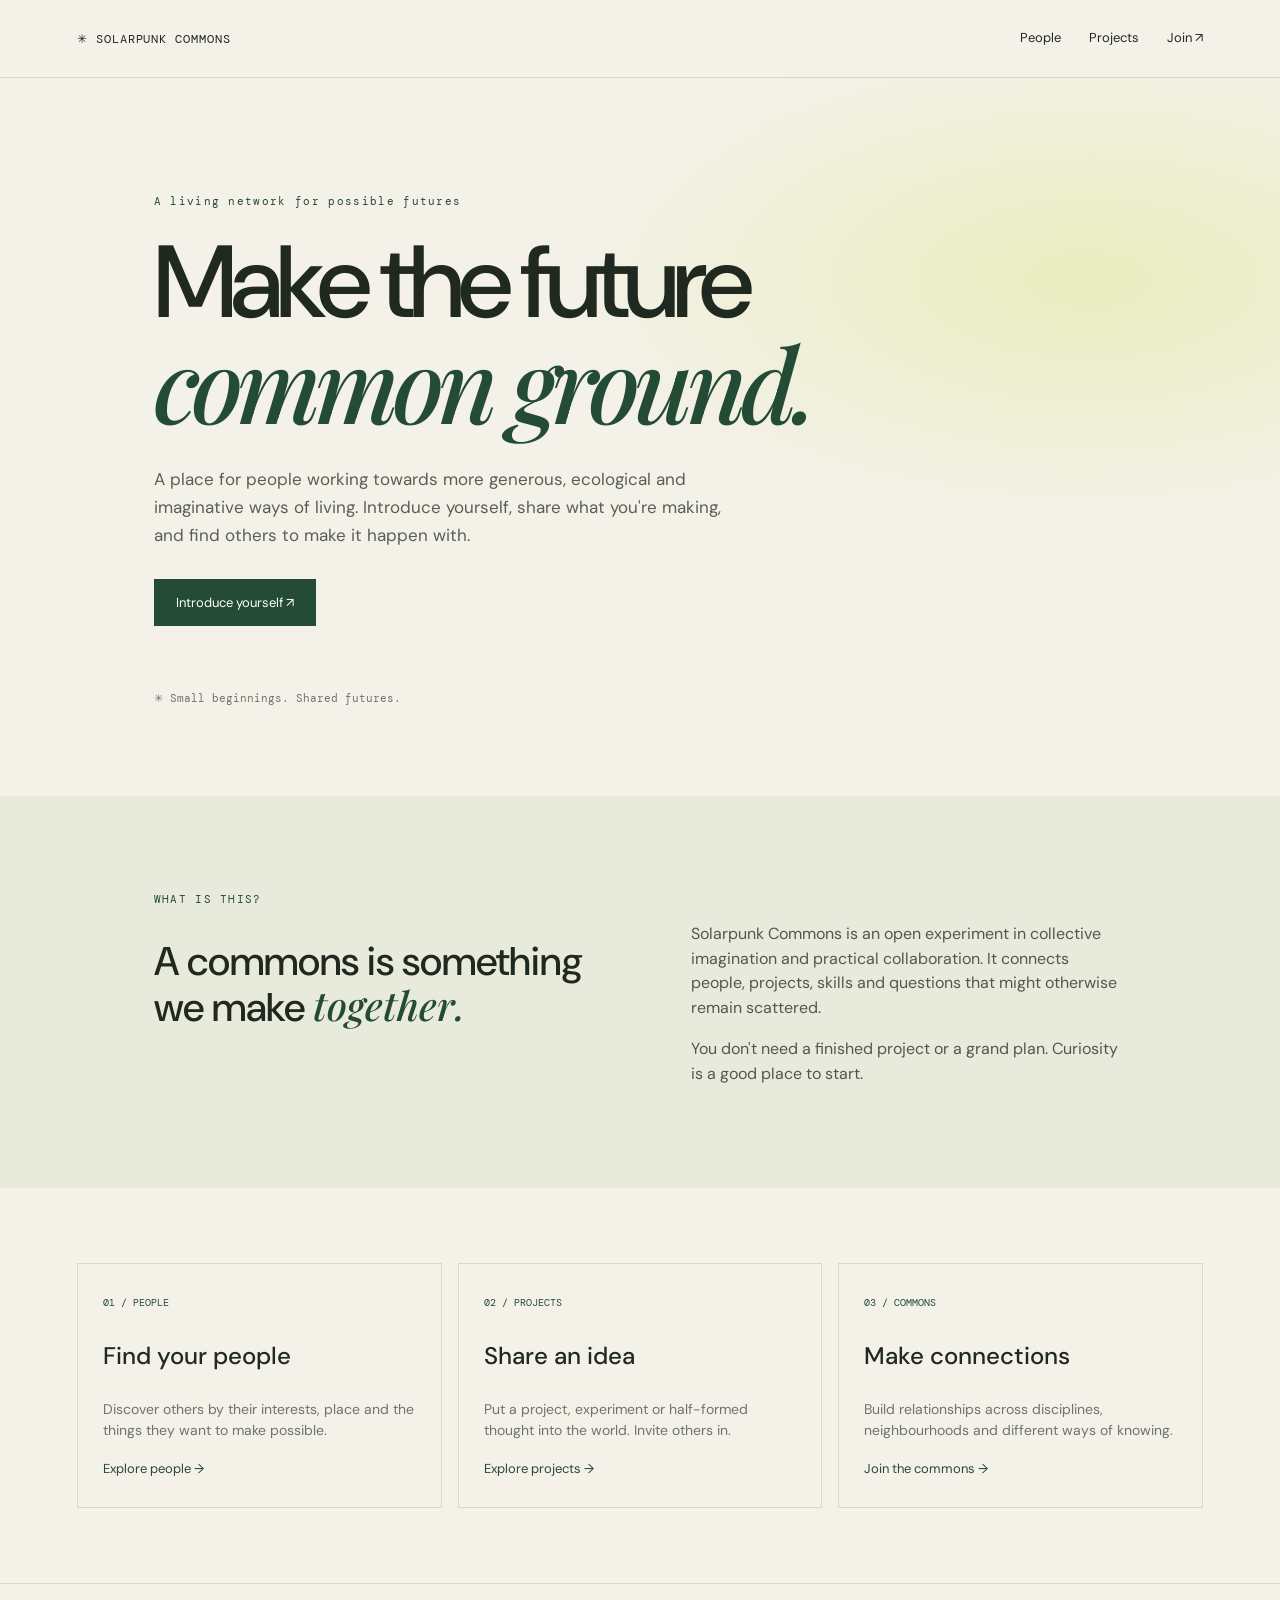
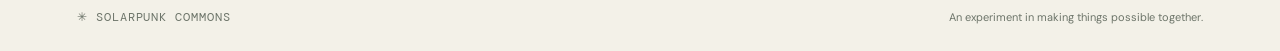
==== index.html @ 685c1749 "Add files via upload" ====
<!doctype html><html lang="en"><head><meta charset="utf-8"><meta name="viewport" content="width=device-width,initial-scale=1"><title>Solarpunk Commons</title><link rel="stylesheet" href="styles.css"></head><body><header><a class="brand" href="index.html">✳ SOLARPUNK COMMONS</a><nav><a href="people.html">People</a><a href="projects.html">Projects</a><a href="register.html">Join ↗</a></nav></header><main><section class="hero"><p class="eyebrow">A living network for possible futures</p><h1>Make the future<br><em>common ground.</em></h1><p class="lead">A place for people working towards more generous, ecological and imaginative ways of living. Introduce yourself, share what you're making, and find others to make it happen with.</p><a class="button" href="register.html">Introduce yourself ↗</a><p class="note">✳ Small beginnings. Shared futures.</p></section><section class="intro"><div><p class="eyebrow">WHAT IS THIS?</p><h2>A commons is something<br>we make <em>together.</em></h2></div><div><p>Solarpunk Commons is an open experiment in collective imagination and practical collaboration. It connects people, projects, skills and questions that might otherwise remain scattered.</p><p>You don't need a finished project or a grand plan. Curiosity is a good place to start.</p></div></section><section class="cards"><article><b>01 / PEOPLE</b><h3>Find your people</h3><p>Discover others by their interests, place and the things they want to make possible.</p><a href="people.html">Explore people →</a></article><article><b>02 / PROJECTS</b><h3>Share an idea</h3><p>Put a project, experiment or half-formed thought into the world. Invite others in.</p><a href="projects.html">Explore projects →</a></article><article><b>03 / COMMONS</b><h3>Make connections</h3><p>Build relationships across disciplines, neighbourhoods and different ways of knowing.</p><a href="register.html">Join the commons →</a></article></section></main><footer><a class="brand" href="index.html">✳ SOLARPUNK COMMONS</a><span>An experiment in making things possible together.</span></footer></body></html>
---- styles.css ----
@import url('https://fonts.googleapis.com/css2?family=DM+Mono:wght@400;500&family=DM+Sans:wght@400;500;600&family=Playfair+Display:ital,wght@0,500;1,500&display=swap');
:root{--ink:#20291f;--paper:#f3f1e8;--green:#244b35;--acid:#d5e76b;--muted:#6d756a;--line:#d8d9ca;--white:#fbfaf5}*{box-sizing:border-box}body{margin:0;background:var(--paper);color:var(--ink);font:16px/1.55 'DM Sans',sans-serif}a{color:inherit;text-decoration:none}header{height:78px;padding:0 6vw;display:flex;align-items:center;justify-content:space-between;border-bottom:1px solid var(--line)}.brand{font:12px 'DM Mono',monospace;letter-spacing:.08em}nav{display:flex;gap:28px;font-size:13px}nav a:hover,a:hover{text-decoration:underline;text-underline-offset:5px}.hero{min-height:570px;padding:105px 12vw 80px;background:radial-gradient(ellipse at 85% 28%,#d5e76b55,transparent 34%)}.eyebrow{font:11px 'DM Mono',monospace;letter-spacing:.12em;color:var(--green)}h1{font-size:clamp(55px,8vw,105px);line-height:.98;letter-spacing:-.06em;font-weight:500;margin:24px 0}h1 em,h2 em{font-family:'Playfair Display',serif;color:var(--green);font-weight:500}.lead{max-width:600px;font-size:17px;color:#586054;line-height:1.65;margin:25px 0 30px}.button{display:inline-block;background:var(--green);color:white;padding:15px 22px;border:0;font:13px 'DM Sans',sans-serif;cursor:pointer}.button:hover{background:#172f21;text-decoration:none}.note{font:11px 'DM Mono',monospace;color:var(--muted);margin-top:65px}.intro{padding:85px 12vw;background:#e8eadc;display:grid;grid-template-columns:1fr 1fr;gap:8vw}.intro h2{font-size:40px;line-height:1.1;font-weight:500}.intro>div+div{padding-top:25px;color:#50594f}.cards{padding:75px 6vw;display:grid;grid-template-columns:repeat(3,1fr);gap:16px}.cards article{border:1px solid var(--line);padding:25px;min-height:245px}.cards b{font:10px 'DM Mono',monospace;color:var(--green)}h3{font-size:24px;font-weight:500}.cards p{font-size:14px;color:var(--muted)}.cards article>a{font-size:13px;color:var(--green)}footer{border-top:1px solid var(--line);padding:25px 6vw;display:flex;justify-content:space-between;color:var(--muted);font-size:11px}.formpage,.directory{max-width:850px;margin:auto;padding:60px 25px 90px}.formpage h1,.directory h1{font-size:clamp(50px,7vw,78px)}form{background:var(--white);border:1px solid var(--line);padding:clamp(22px,5vw,45px);margin-top:35px}form>label:not(.check){display:block;font-size:13px;font-weight:600;margin:0 0 22px}input:not([type=checkbox]),textarea{display:block;width:100%;margin-top:8px;padding:13px;border:1px solid #cfd2c4;background:#fffefa;font:14px 'DM Sans',sans-serif;color:var(--ink)}textarea{resize:vertical}input:focus,textarea:focus{outline:2px solid var(--green)}small{display:block;color:var(--muted);font-size:11px;margin-top:6px}fieldset{border:0;padding:0;margin:0 0 23px}legend{font-size:13px;font-weight:600}.checks{display:grid;grid-template-columns:1fr 1fr;gap:10px;margin-top:12px}.check{font-size:12px;display:flex;gap:8px;align-items:flex-start}.check input{accent-color:var(--green)}.consent{margin:20px 0;line-height:1.5}form button{width:100%;margin:5px 0 15px}#form-message{font-size:13px}.error{color:#9b3428}.success{color:var(--green)}.search{display:flex;align-items:center;gap:20px;margin:35px 0}.search input{max-width:520px}.peoplegrid{display:grid;grid-template-columns:1fr 1fr;gap:14px}.person{background:var(--white);border:1px solid var(--line);padding:24px}.personhead{display:flex;gap:12px;align-items:center;margin-bottom:15px}.avatar{width:42px;height:42px;border-radius:50%;background:var(--acid);display:grid;place-items:center;color:var(--green);font:20px 'Playfair Display',serif}.person h2{font-size:19px;font-weight:500;margin:0}.person p{font-size:13px;color:#51594f}.tags{display:flex;flex-wrap:wrap;gap:6px}.tags span{font:10px 'DM Mono',monospace;border:1px solid var(--line);padding:4px 7px}.contribution{border-top:1px solid var(--line);padding-top:12px;margin-top:14px}.coming{margin-top:40px;padding:40px;background:#e8eadc;border:1px solid var(--line);max-width:650px}.coming h2{font-weight:500}@media(max-width:700px){header{padding:14px 5vw;height:auto;gap:12px}nav{gap:12px;font-size:11px}.hero{padding:75px 7vw}.intro{padding:60px 7vw;grid-template-columns:1fr;gap:10px}.cards,.peoplegrid{grid-template-columns:1fr}.cards{padding:50px 5vw}.formpage,.directory{padding:40px 6vw}.checks{grid-template-columns:1fr}footer{padding:20px 5vw;gap:12px;flex-direction:column}}
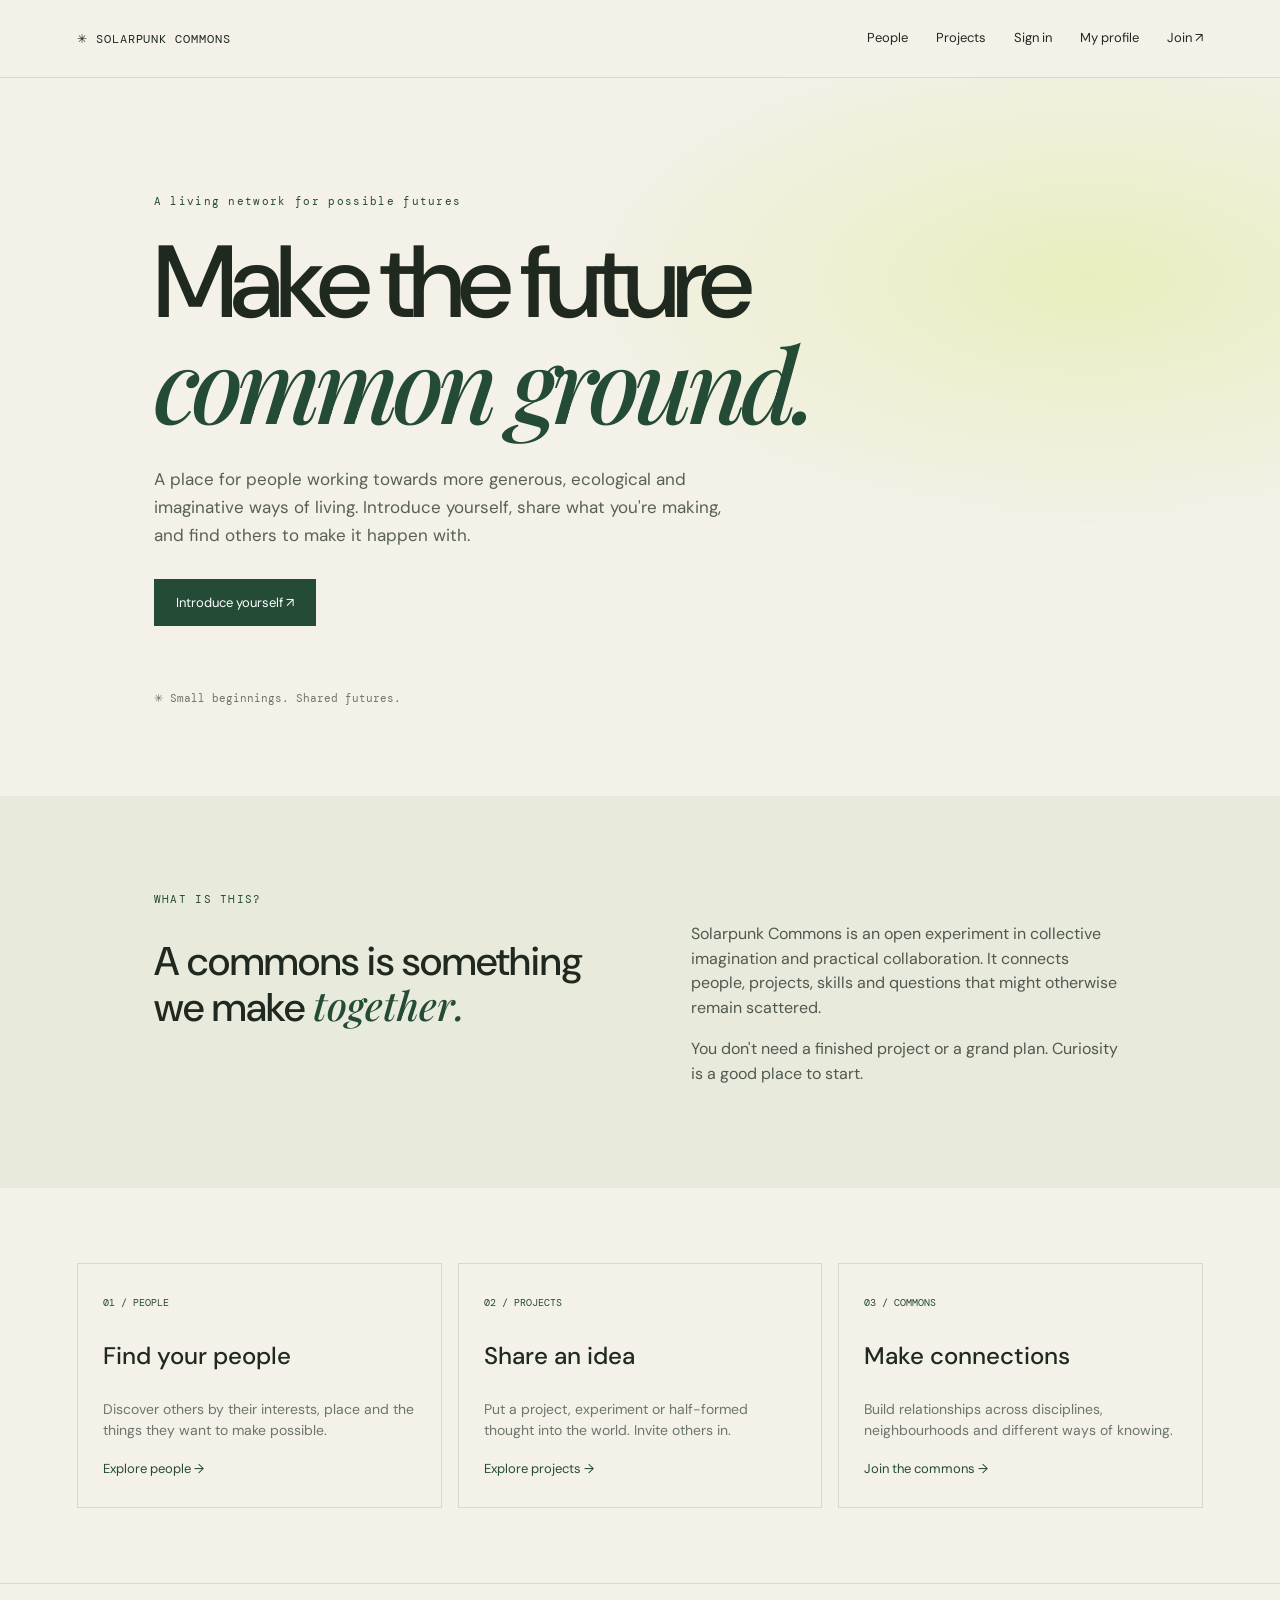
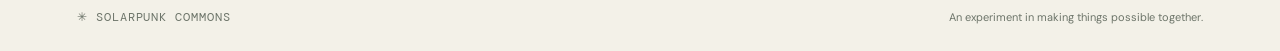
==== commit 99806baf: "Add files via upload" ====
--- a/index.html
+++ b/index.html
@@ -1 +1 @@
-<!doctype html><html lang="en"><head><meta charset="utf-8"><meta name="viewport" content="width=device-width,initial-scale=1"><title>Solarpunk Commons</title><link rel="stylesheet" href="styles.css"></head><body><header><a class="brand" href="index.html">✳ SOLARPUNK COMMONS</a><nav><a href="people.html">People</a><a href="projects.html">Projects</a><a href="register.html">Join ↗</a></nav></header><main><section class="hero"><p class="eyebrow">A living network for possible futures</p><h1>Make the future<br><em>common ground.</em></h1><p class="lead">A place for people working towards more generous, ecological and imaginative ways of living. Introduce yourself, share what you're making, and find others to make it happen with.</p><a class="button" href="register.html">Introduce yourself ↗</a><p class="note">✳ Small beginnings. Shared futures.</p></section><section class="intro"><div><p class="eyebrow">WHAT IS THIS?</p><h2>A commons is something<br>we make <em>together.</em></h2></div><div><p>Solarpunk Commons is an open experiment in collective imagination and practical collaboration. It connects people, projects, skills and questions that might otherwise remain scattered.</p><p>You don't need a finished project or a grand plan. Curiosity is a good place to start.</p></div></section><section class="cards"><article><b>01 / PEOPLE</b><h3>Find your people</h3><p>Discover others by their interests, place and the things they want to make possible.</p><a href="people.html">Explore people →</a></article><article><b>02 / PROJECTS</b><h3>Share an idea</h3><p>Put a project, experiment or half-formed thought into the world. Invite others in.</p><a href="projects.html">Explore projects →</a></article><article><b>03 / COMMONS</b><h3>Make connections</h3><p>Build relationships across disciplines, neighbourhoods and different ways of knowing.</p><a href="register.html">Join the commons →</a></article></section></main><footer><a class="brand" href="index.html">✳ SOLARPUNK COMMONS</a><span>An experiment in making things possible together.</span></footer></body></html>+<!doctype html><html lang="en"><head><meta charset="utf-8"><meta name="viewport" content="width=device-width,initial-scale=1"><title>Solarpunk Commons</title><link rel="stylesheet" href="styles.css"></head><body><header><a class="brand" href="index.html">✳ SOLARPUNK COMMONS</a><nav><a href="people.html">People</a><a href="projects.html">Projects</a><a href="login.html">Sign in</a><a href="profile.html">My profile</a><a href="register.html">Join ↗</a></nav></header><main><section class="hero"><p class="eyebrow">A living network for possible futures</p><h1>Make the future<br><em>common ground.</em></h1><p class="lead">A place for people working towards more generous, ecological and imaginative ways of living. Introduce yourself, share what you're making, and find others to make it happen with.</p><a class="button" href="register.html">Introduce yourself ↗</a><p class="note">✳ Small beginnings. Shared futures.</p></section><section class="intro"><div><p class="eyebrow">WHAT IS THIS?</p><h2>A commons is something<br>we make <em>together.</em></h2></div><div><p>Solarpunk Commons is an open experiment in collective imagination and practical collaboration. It connects people, projects, skills and questions that might otherwise remain scattered.</p><p>You don't need a finished project or a grand plan. Curiosity is a good place to start.</p></div></section><section class="cards"><article><b>01 / PEOPLE</b><h3>Find your people</h3><p>Discover others by their interests, place and the things they want to make possible.</p><a href="people.html">Explore people →</a></article><article><b>02 / PROJECTS</b><h3>Share an idea</h3><p>Put a project, experiment or half-formed thought into the world. Invite others in.</p><a href="projects.html">Explore projects →</a></article><article><b>03 / COMMONS</b><h3>Make connections</h3><p>Build relationships across disciplines, neighbourhoods and different ways of knowing.</p><a href="register.html">Join the commons →</a></article></section></main><footer><a class="brand" href="index.html">✳ SOLARPUNK COMMONS</a><span>An experiment in making things possible together.</span></footer></body></html>
--- a/styles.css
+++ b/styles.css
@@ -1,2 +1,3 @@
 @import url('https://fonts.googleapis.com/css2?family=DM+Mono:wght@400;500&family=DM+Sans:wght@400;500;600&family=Playfair+Display:ital,wght@0,500;1,500&display=swap');
 :root{--ink:#20291f;--paper:#f3f1e8;--green:#244b35;--acid:#d5e76b;--muted:#6d756a;--line:#d8d9ca;--white:#fbfaf5}*{box-sizing:border-box}body{margin:0;background:var(--paper);color:var(--ink);font:16px/1.55 'DM Sans',sans-serif}a{color:inherit;text-decoration:none}header{height:78px;padding:0 6vw;display:flex;align-items:center;justify-content:space-between;border-bottom:1px solid var(--line)}.brand{font:12px 'DM Mono',monospace;letter-spacing:.08em}nav{display:flex;gap:28px;font-size:13px}nav a:hover,a:hover{text-decoration:underline;text-underline-offset:5px}.hero{min-height:570px;padding:105px 12vw 80px;background:radial-gradient(ellipse at 85% 28%,#d5e76b55,transparent 34%)}.eyebrow{font:11px 'DM Mono',monospace;letter-spacing:.12em;color:var(--green)}h1{font-size:clamp(55px,8vw,105px);line-height:.98;letter-spacing:-.06em;font-weight:500;margin:24px 0}h1 em,h2 em{font-family:'Playfair Display',serif;color:var(--green);font-weight:500}.lead{max-width:600px;font-size:17px;color:#586054;line-height:1.65;margin:25px 0 30px}.button{display:inline-block;background:var(--green);color:white;padding:15px 22px;border:0;font:13px 'DM Sans',sans-serif;cursor:pointer}.button:hover{background:#172f21;text-decoration:none}.note{font:11px 'DM Mono',monospace;color:var(--muted);margin-top:65px}.intro{padding:85px 12vw;background:#e8eadc;display:grid;grid-template-columns:1fr 1fr;gap:8vw}.intro h2{font-size:40px;line-height:1.1;font-weight:500}.intro>div+div{padding-top:25px;color:#50594f}.cards{padding:75px 6vw;display:grid;grid-template-columns:repeat(3,1fr);gap:16px}.cards article{border:1px solid var(--line);padding:25px;min-height:245px}.cards b{font:10px 'DM Mono',monospace;color:var(--green)}h3{font-size:24px;font-weight:500}.cards p{font-size:14px;color:var(--muted)}.cards article>a{font-size:13px;color:var(--green)}footer{border-top:1px solid var(--line);padding:25px 6vw;display:flex;justify-content:space-between;color:var(--muted);font-size:11px}.formpage,.directory{max-width:850px;margin:auto;padding:60px 25px 90px}.formpage h1,.directory h1{font-size:clamp(50px,7vw,78px)}form{background:var(--white);border:1px solid var(--line);padding:clamp(22px,5vw,45px);margin-top:35px}form>label:not(.check){display:block;font-size:13px;font-weight:600;margin:0 0 22px}input:not([type=checkbox]),textarea{display:block;width:100%;margin-top:8px;padding:13px;border:1px solid #cfd2c4;background:#fffefa;font:14px 'DM Sans',sans-serif;color:var(--ink)}textarea{resize:vertical}input:focus,textarea:focus{outline:2px solid var(--green)}small{display:block;color:var(--muted);font-size:11px;margin-top:6px}fieldset{border:0;padding:0;margin:0 0 23px}legend{font-size:13px;font-weight:600}.checks{display:grid;grid-template-columns:1fr 1fr;gap:10px;margin-top:12px}.check{font-size:12px;display:flex;gap:8px;align-items:flex-start}.check input{accent-color:var(--green)}.consent{margin:20px 0;line-height:1.5}form button{width:100%;margin:5px 0 15px}#form-message{font-size:13px}.error{color:#9b3428}.success{color:var(--green)}.search{display:flex;align-items:center;gap:20px;margin:35px 0}.search input{max-width:520px}.peoplegrid{display:grid;grid-template-columns:1fr 1fr;gap:14px}.person{background:var(--white);border:1px solid var(--line);padding:24px}.personhead{display:flex;gap:12px;align-items:center;margin-bottom:15px}.avatar{width:42px;height:42px;border-radius:50%;background:var(--acid);display:grid;place-items:center;color:var(--green);font:20px 'Playfair Display',serif}.person h2{font-size:19px;font-weight:500;margin:0}.person p{font-size:13px;color:#51594f}.tags{display:flex;flex-wrap:wrap;gap:6px}.tags span{font:10px 'DM Mono',monospace;border:1px solid var(--line);padding:4px 7px}.contribution{border-top:1px solid var(--line);padding-top:12px;margin-top:14px}.coming{margin-top:40px;padding:40px;background:#e8eadc;border:1px solid var(--line);max-width:650px}.coming h2{font-weight:500}@media(max-width:700px){header{padding:14px 5vw;height:auto;gap:12px}nav{gap:12px;font-size:11px}.hero{padding:75px 7vw}.intro{padding:60px 7vw;grid-template-columns:1fr;gap:10px}.cards,.peoplegrid{grid-template-columns:1fr}.cards{padding:50px 5vw}.formpage,.directory{padding:40px 6vw}.checks{grid-template-columns:1fr}footer{padding:20px 5vw;gap:12px;flex-direction:column}}
+\n.nav-button{border:0;background:none;color:inherit;font:inherit;font-size:13px;cursor:pointer;padding:0}.nav-button:hover{text-decoration:underline;text-underline-offset:5px}\n
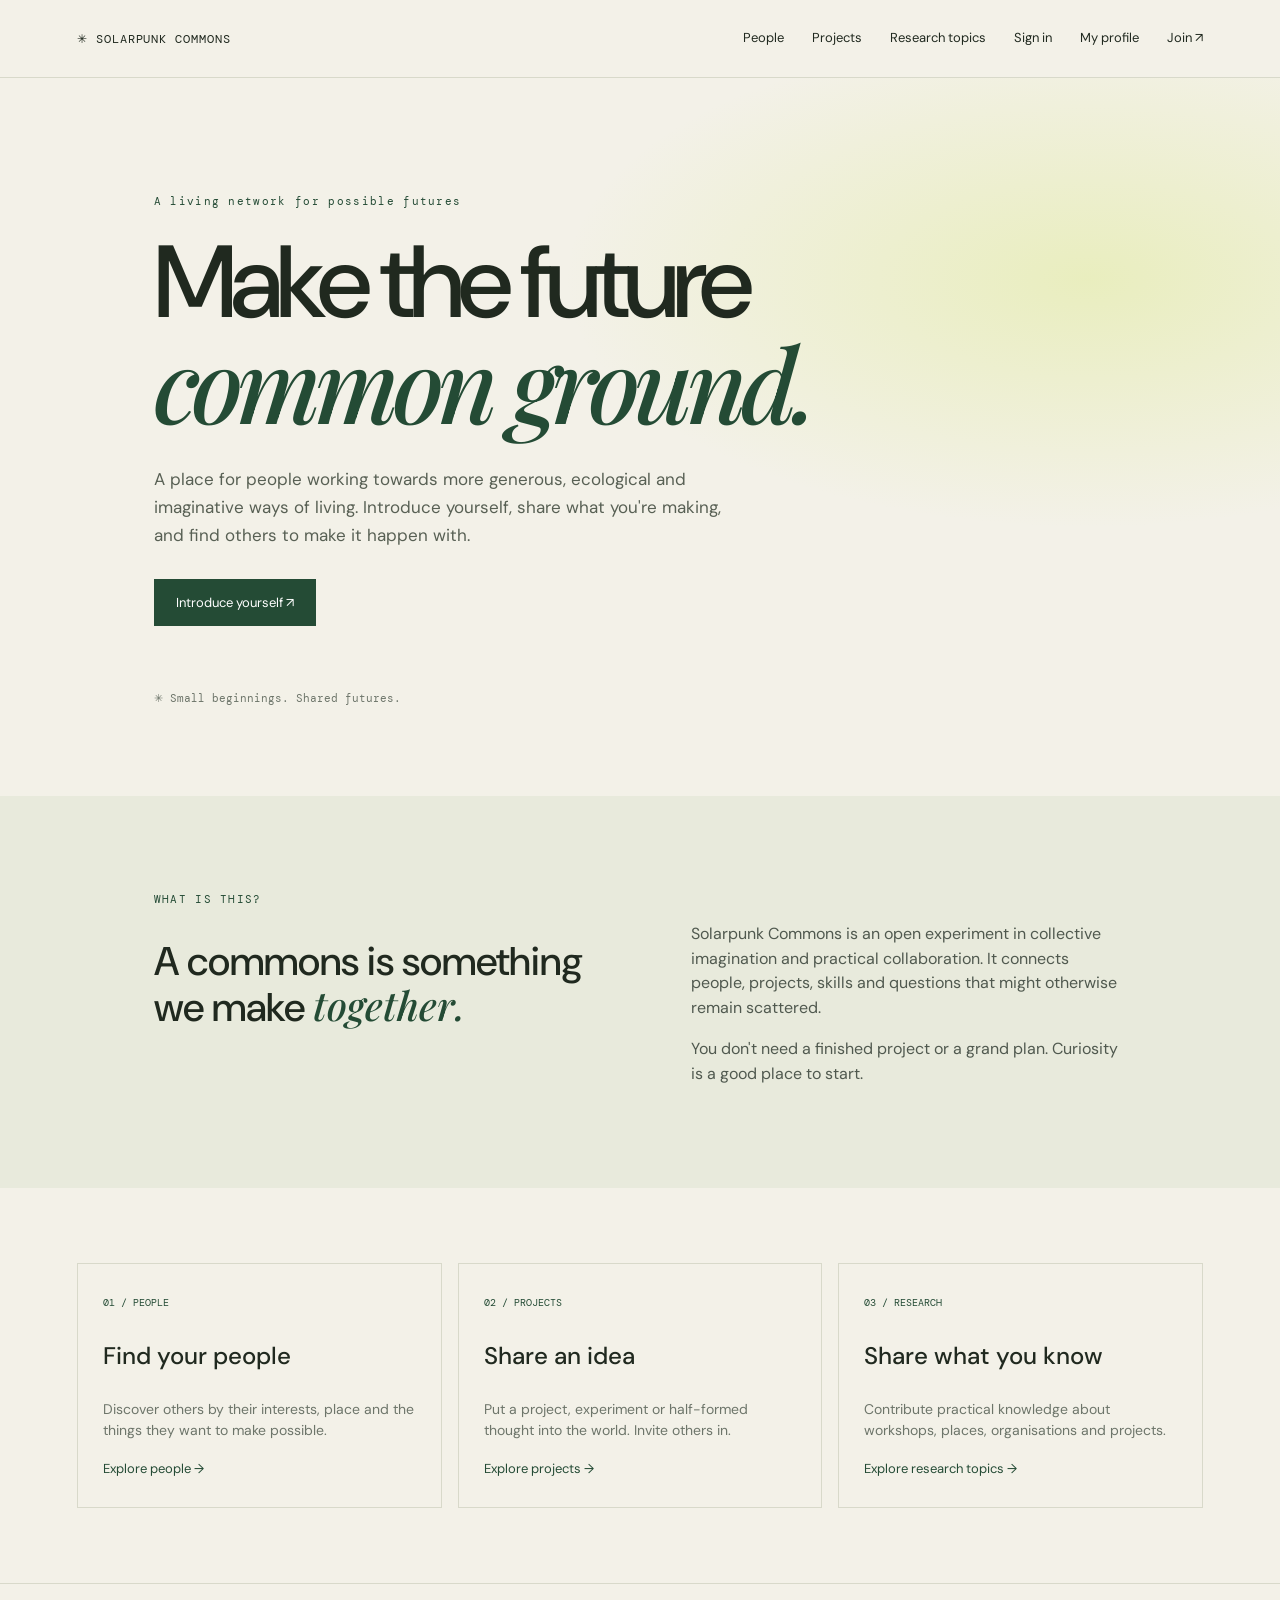
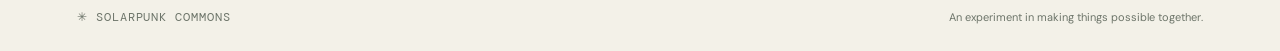
==== commit 8ada2e69: "Add files via upload" ====
--- a/index.html
+++ b/index.html
@@ -1 +1 @@
-<!doctype html><html lang="en"><head><meta charset="utf-8"><meta name="viewport" content="width=device-width,initial-scale=1"><title>Solarpunk Commons</title><link rel="stylesheet" href="styles.css"></head><body><header><a class="brand" href="index.html">✳ SOLARPUNK COMMONS</a><nav><a href="people.html">People</a><a href="projects.html">Projects</a><a href="login.html">Sign in</a><a href="profile.html">My profile</a><a href="register.html">Join ↗</a></nav></header><main><section class="hero"><p class="eyebrow">A living network for possible futures</p><h1>Make the future<br><em>common ground.</em></h1><p class="lead">A place for people working towards more generous, ecological and imaginative ways of living. Introduce yourself, share what you're making, and find others to make it happen with.</p><a class="button" href="register.html">Introduce yourself ↗</a><p class="note">✳ Small beginnings. Shared futures.</p></section><section class="intro"><div><p class="eyebrow">WHAT IS THIS?</p><h2>A commons is something<br>we make <em>together.</em></h2></div><div><p>Solarpunk Commons is an open experiment in collective imagination and practical collaboration. It connects people, projects, skills and questions that might otherwise remain scattered.</p><p>You don't need a finished project or a grand plan. Curiosity is a good place to start.</p></div></section><section class="cards"><article><b>01 / PEOPLE</b><h3>Find your people</h3><p>Discover others by their interests, place and the things they want to make possible.</p><a href="people.html">Explore people →</a></article><article><b>02 / PROJECTS</b><h3>Share an idea</h3><p>Put a project, experiment or half-formed thought into the world. Invite others in.</p><a href="projects.html">Explore projects →</a></article><article><b>03 / COMMONS</b><h3>Make connections</h3><p>Build relationships across disciplines, neighbourhoods and different ways of knowing.</p><a href="register.html">Join the commons →</a></article></section></main><footer><a class="brand" href="index.html">✳ SOLARPUNK COMMONS</a><span>An experiment in making things possible together.</span></footer></body></html>+<!doctype html><html lang="en"><head><meta charset="utf-8"><meta name="viewport" content="width=device-width,initial-scale=1"><title>Solarpunk Commons</title><link rel="stylesheet" href="styles.css"></head><body><header><a class="brand" href="index.html">✳ SOLARPUNK COMMONS</a><nav><a href="people.html">People</a><a href="projects.html">Projects</a><a href="research-topics.html">Research topics</a><a href="login.html">Sign in</a><a href="profile.html">My profile</a><a href="register.html">Join ↗</a></nav></header><main><section class="hero"><p class="eyebrow">A living network for possible futures</p><h1>Make the future<br><em>common ground.</em></h1><p class="lead">A place for people working towards more generous, ecological and imaginative ways of living. Introduce yourself, share what you're making, and find others to make it happen with.</p><a class="button" href="register.html">Introduce yourself ↗</a><p class="note">✳ Small beginnings. Shared futures.</p></section><section class="intro"><div><p class="eyebrow">WHAT IS THIS?</p><h2>A commons is something<br>we make <em>together.</em></h2></div><div><p>Solarpunk Commons is an open experiment in collective imagination and practical collaboration. It connects people, projects, skills and questions that might otherwise remain scattered.</p><p>You don't need a finished project or a grand plan. Curiosity is a good place to start.</p></div></section><section class="cards"><article><b>01 / PEOPLE</b><h3>Find your people</h3><p>Discover others by their interests, place and the things they want to make possible.</p><a href="people.html">Explore people →</a></article><article><b>02 / PROJECTS</b><h3>Share an idea</h3><p>Put a project, experiment or half-formed thought into the world. Invite others in.</p><a href="projects.html">Explore projects →</a></article><article><b>03 / RESEARCH</b><h3>Share what you know</h3><p>Contribute practical knowledge about workshops, places, organisations and projects.</p><a href="research-topics.html">Explore research topics →</a></article></section></main><footer><a class="brand" href="index.html">✳ SOLARPUNK COMMONS</a><span>An experiment in making things possible together.</span></footer></body></html>
--- a/styles.css
+++ b/styles.css
@@ -1,3 +1,11 @@
 @import url('https://fonts.googleapis.com/css2?family=DM+Mono:wght@400;500&family=DM+Sans:wght@400;500;600&family=Playfair+Display:ital,wght@0,500;1,500&display=swap');
 :root{--ink:#20291f;--paper:#f3f1e8;--green:#244b35;--acid:#d5e76b;--muted:#6d756a;--line:#d8d9ca;--white:#fbfaf5}*{box-sizing:border-box}body{margin:0;background:var(--paper);color:var(--ink);font:16px/1.55 'DM Sans',sans-serif}a{color:inherit;text-decoration:none}header{height:78px;padding:0 6vw;display:flex;align-items:center;justify-content:space-between;border-bottom:1px solid var(--line)}.brand{font:12px 'DM Mono',monospace;letter-spacing:.08em}nav{display:flex;gap:28px;font-size:13px}nav a:hover,a:hover{text-decoration:underline;text-underline-offset:5px}.hero{min-height:570px;padding:105px 12vw 80px;background:radial-gradient(ellipse at 85% 28%,#d5e76b55,transparent 34%)}.eyebrow{font:11px 'DM Mono',monospace;letter-spacing:.12em;color:var(--green)}h1{font-size:clamp(55px,8vw,105px);line-height:.98;letter-spacing:-.06em;font-weight:500;margin:24px 0}h1 em,h2 em{font-family:'Playfair Display',serif;color:var(--green);font-weight:500}.lead{max-width:600px;font-size:17px;color:#586054;line-height:1.65;margin:25px 0 30px}.button{display:inline-block;background:var(--green);color:white;padding:15px 22px;border:0;font:13px 'DM Sans',sans-serif;cursor:pointer}.button:hover{background:#172f21;text-decoration:none}.note{font:11px 'DM Mono',monospace;color:var(--muted);margin-top:65px}.intro{padding:85px 12vw;background:#e8eadc;display:grid;grid-template-columns:1fr 1fr;gap:8vw}.intro h2{font-size:40px;line-height:1.1;font-weight:500}.intro>div+div{padding-top:25px;color:#50594f}.cards{padding:75px 6vw;display:grid;grid-template-columns:repeat(3,1fr);gap:16px}.cards article{border:1px solid var(--line);padding:25px;min-height:245px}.cards b{font:10px 'DM Mono',monospace;color:var(--green)}h3{font-size:24px;font-weight:500}.cards p{font-size:14px;color:var(--muted)}.cards article>a{font-size:13px;color:var(--green)}footer{border-top:1px solid var(--line);padding:25px 6vw;display:flex;justify-content:space-between;color:var(--muted);font-size:11px}.formpage,.directory{max-width:850px;margin:auto;padding:60px 25px 90px}.formpage h1,.directory h1{font-size:clamp(50px,7vw,78px)}form{background:var(--white);border:1px solid var(--line);padding:clamp(22px,5vw,45px);margin-top:35px}form>label:not(.check){display:block;font-size:13px;font-weight:600;margin:0 0 22px}input:not([type=checkbox]),textarea{display:block;width:100%;margin-top:8px;padding:13px;border:1px solid #cfd2c4;background:#fffefa;font:14px 'DM Sans',sans-serif;color:var(--ink)}textarea{resize:vertical}input:focus,textarea:focus{outline:2px solid var(--green)}small{display:block;color:var(--muted);font-size:11px;margin-top:6px}fieldset{border:0;padding:0;margin:0 0 23px}legend{font-size:13px;font-weight:600}.checks{display:grid;grid-template-columns:1fr 1fr;gap:10px;margin-top:12px}.check{font-size:12px;display:flex;gap:8px;align-items:flex-start}.check input{accent-color:var(--green)}.consent{margin:20px 0;line-height:1.5}form button{width:100%;margin:5px 0 15px}#form-message{font-size:13px}.error{color:#9b3428}.success{color:var(--green)}.search{display:flex;align-items:center;gap:20px;margin:35px 0}.search input{max-width:520px}.peoplegrid{display:grid;grid-template-columns:1fr 1fr;gap:14px}.person{background:var(--white);border:1px solid var(--line);padding:24px}.personhead{display:flex;gap:12px;align-items:center;margin-bottom:15px}.avatar{width:42px;height:42px;border-radius:50%;background:var(--acid);display:grid;place-items:center;color:var(--green);font:20px 'Playfair Display',serif}.person h2{font-size:19px;font-weight:500;margin:0}.person p{font-size:13px;color:#51594f}.tags{display:flex;flex-wrap:wrap;gap:6px}.tags span{font:10px 'DM Mono',monospace;border:1px solid var(--line);padding:4px 7px}.contribution{border-top:1px solid var(--line);padding-top:12px;margin-top:14px}.coming{margin-top:40px;padding:40px;background:#e8eadc;border:1px solid var(--line);max-width:650px}.coming h2{font-weight:500}@media(max-width:700px){header{padding:14px 5vw;height:auto;gap:12px}nav{gap:12px;font-size:11px}.hero{padding:75px 7vw}.intro{padding:60px 7vw;grid-template-columns:1fr;gap:10px}.cards,.peoplegrid{grid-template-columns:1fr}.cards{padding:50px 5vw}.formpage,.directory{padding:40px 6vw}.checks{grid-template-columns:1fr}footer{padding:20px 5vw;gap:12px;flex-direction:column}}
-\n.nav-button{border:0;background:none;color:inherit;font:inherit;font-size:13px;cursor:pointer;padding:0}.nav-button:hover{text-decoration:underline;text-underline-offset:5px}\n+\n.nav-button{border:0;background:none;color:inherit;font:inherit;font-size:13px;cursor:pointer;padding:0}.nav-button:hover{text-decoration:underline;text-underline-offset:5px}\n
+/* Reassurance panels for the research identity flow */
+.notice{margin:18px 0 24px;padding:16px 18px;border:1px solid var(--line,#c9d1c5);border-left:4px solid var(--accent,#527a55);background:rgba(120,150,110,.09);border-radius:4px;line-height:1.55;font-size:.95rem}
+.notice strong{font-weight:700}
+
+/* Collective research topics */
+.research-page{max-width:1000px}.research-topic{margin:34px 0;padding:34px;background:var(--white);border:1px solid var(--line)}.topic-number{font:10px 'DM Mono',monospace;letter-spacing:.1em;color:var(--green)}.research-topic>h2{font-size:clamp(30px,4vw,44px);font-weight:500;letter-spacing:-.035em;margin:14px 0 8px}.research-question{font-family:'Playfair Display',serif;font-size:23px;line-height:1.35;font-weight:500;color:var(--green);max-width:760px}.topic-description{max-width:760px;color:var(--muted);font-size:14px}.research-answers{margin-top:30px;border-top:1px solid var(--line);padding-top:18px}.research-answers>h3,.research-form h3{font:11px 'DM Mono',monospace;letter-spacing:.08em;text-transform:uppercase}.research-answer{padding:17px 0;border-bottom:1px solid var(--line);font-size:14px}.answer-by{display:flex;gap:12px;align-items:baseline;flex-wrap:wrap}.answer-by strong{color:var(--green)}.answer-by span,.muted{font-size:12px;color:var(--muted)}.answer-status{display:inline-block;padding:4px 8px;background:#e8eadc;font:10px 'DM Mono',monospace;color:var(--green)}.research-form{margin-top:24px;padding:22px;background:#f3f1e8;border:1px solid var(--line)}.research-form label{display:block;font-size:13px;font-weight:600;margin:16px 0}.research-form textarea,.research-form select{display:block;width:100%;margin-top:8px;padding:13px;border:1px solid #cfd2c4;background:#fffefa;font:14px 'DM Sans',sans-serif;color:var(--ink)}.research-form button{width:auto;min-width:220px}.save-message{font-size:12px}.sign-in-prompt{font-size:13px;margin-top:25px}.sign-in-prompt a{color:var(--green);text-decoration:underline}
+@media(max-width:700px){.research-topic{padding:22px 17px}nav{flex-wrap:wrap;justify-content:flex-end}}
+.profile-research{border-top:1px solid var(--line);margin-top:16px;padding-top:13px}.profile-research>small{font:10px 'DM Mono',monospace;letter-spacing:.08em}.profile-answer{margin-top:12px}.profile-answer strong{display:block;font-size:13px;color:var(--green)}.profile-answer span{display:inline-block;margin-top:4px;font:10px 'DM Mono',monospace;color:var(--muted)}.profile-answer p{white-space:pre-wrap}
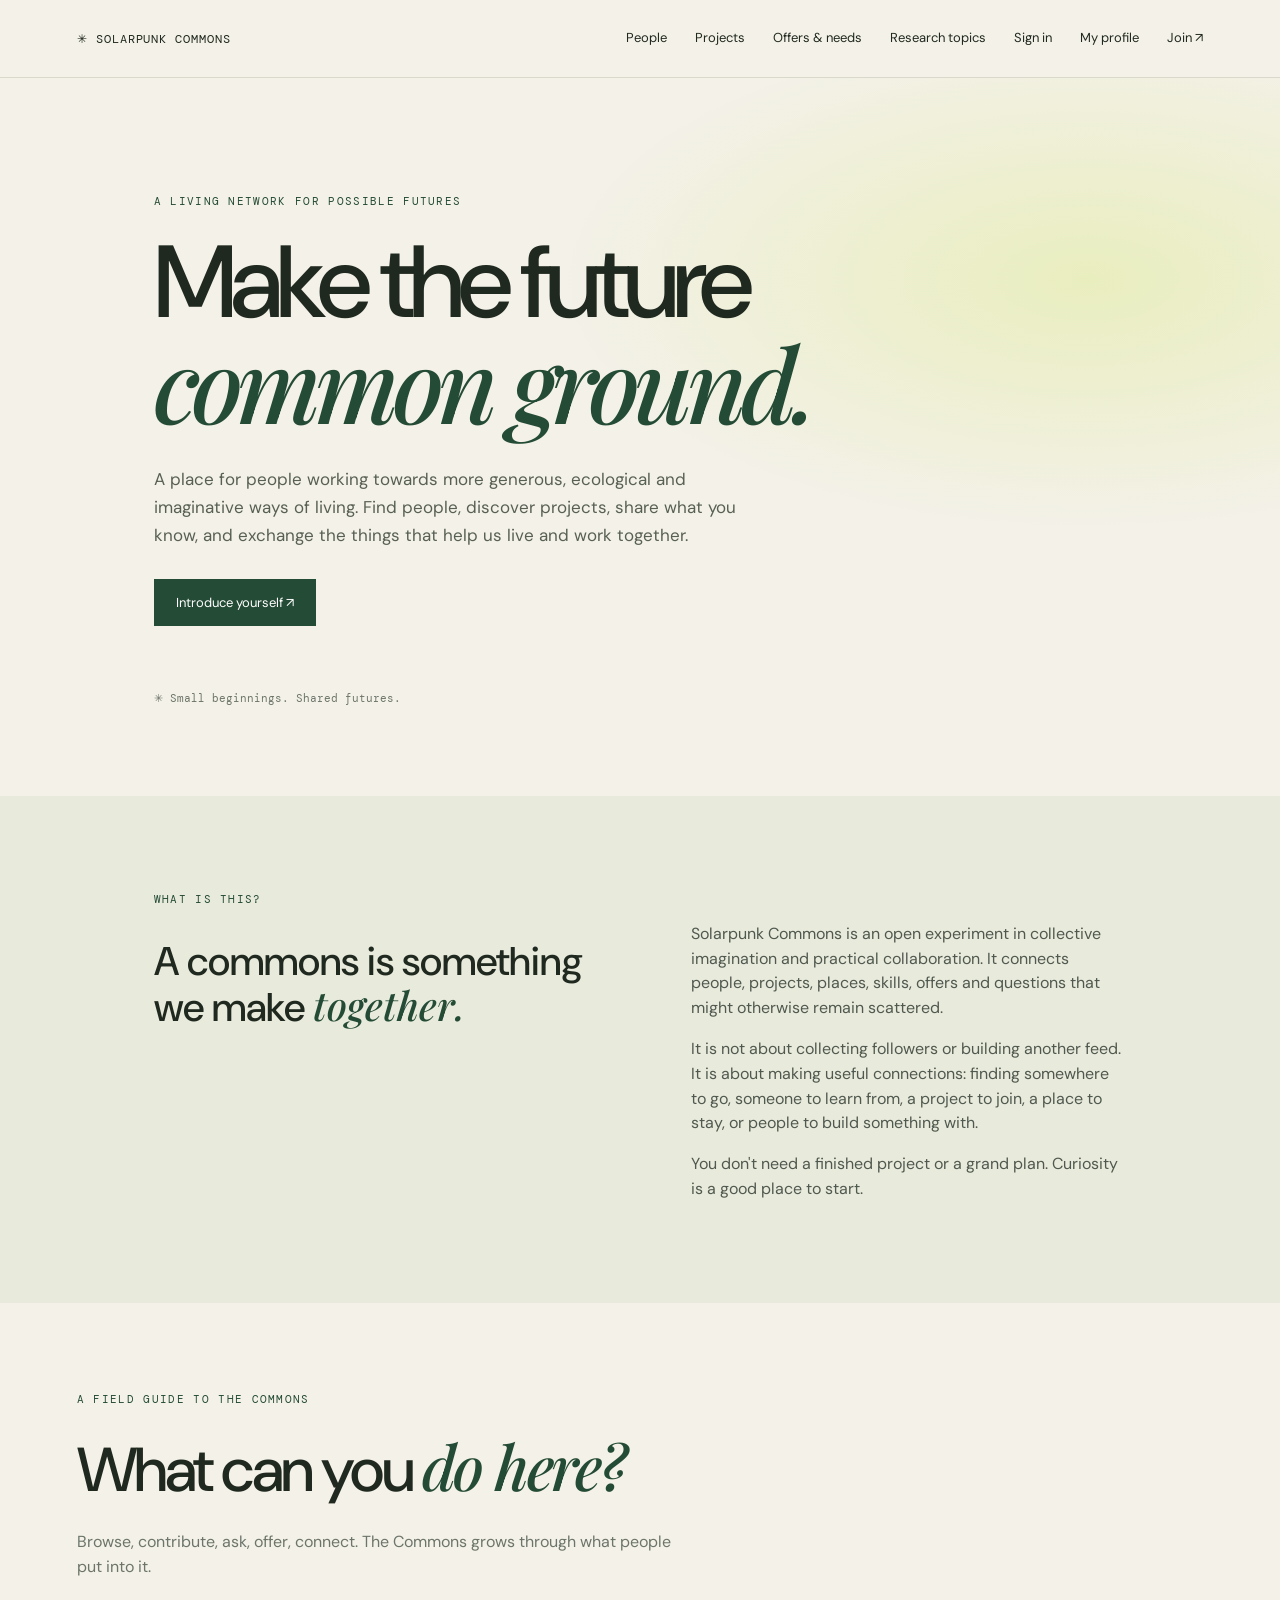
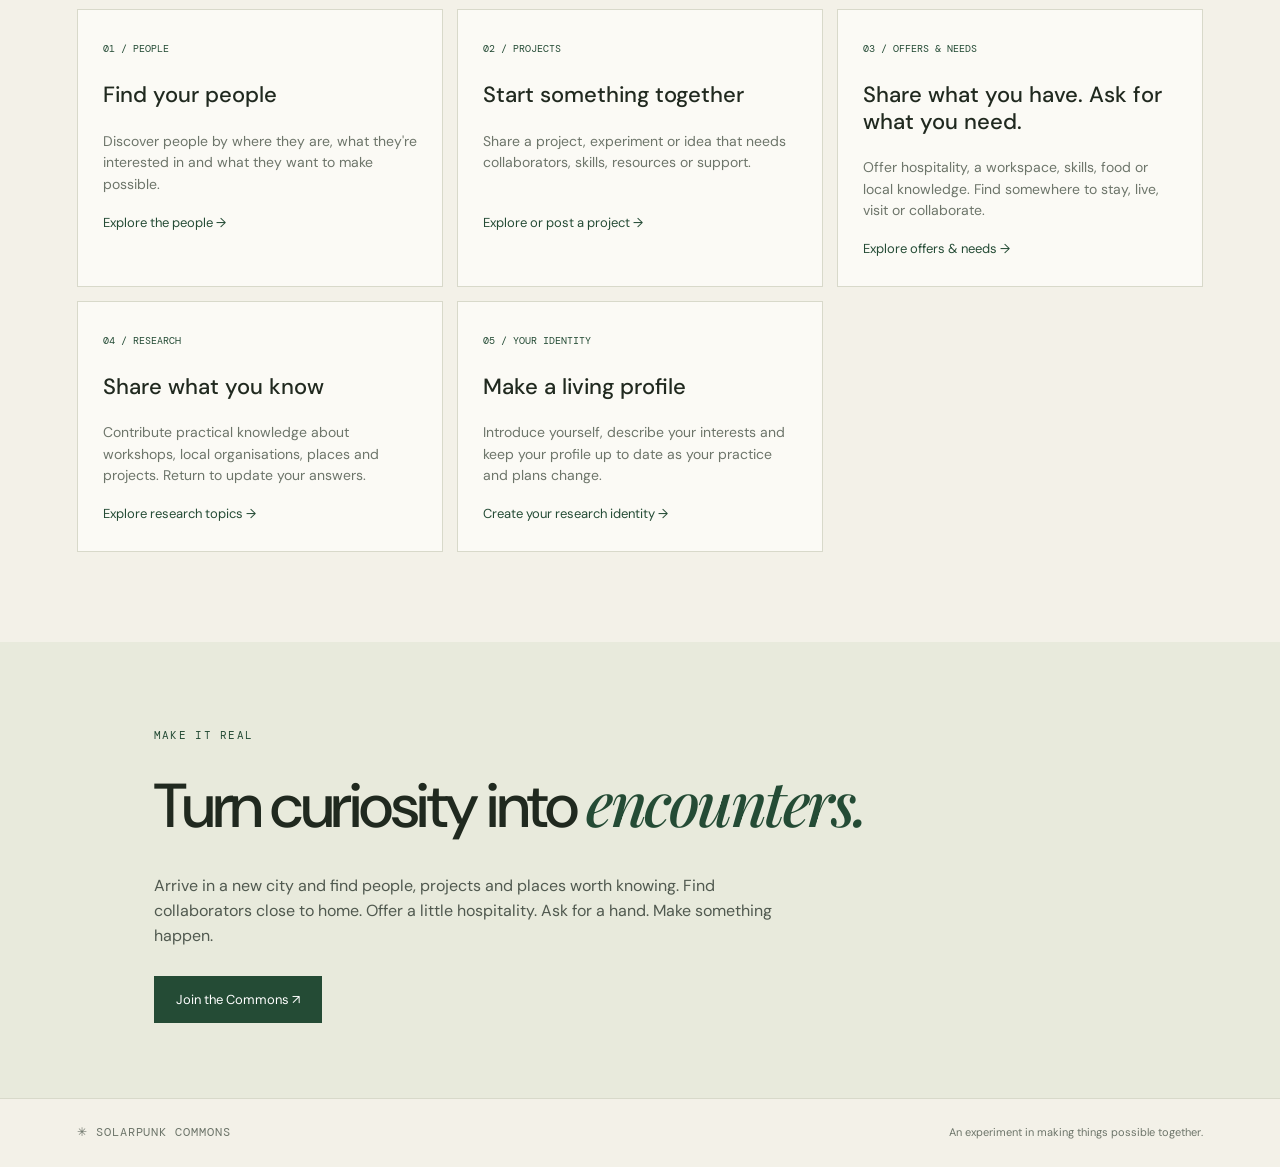
==== commit d59f3e25: "Add files via upload" ====
--- a/index.html
+++ b/index.html
@@ -1 +1,14 @@
-<!doctype html><html lang="en"><head><meta charset="utf-8"><meta name="viewport" content="width=device-width,initial-scale=1"><title>Solarpunk Commons</title><link rel="stylesheet" href="styles.css"></head><body><header><a class="brand" href="index.html">✳ SOLARPUNK COMMONS</a><nav><a href="people.html">People</a><a href="projects.html">Projects</a><a href="research-topics.html">Research topics</a><a href="login.html">Sign in</a><a href="profile.html">My profile</a><a href="register.html">Join ↗</a></nav></header><main><section class="hero"><p class="eyebrow">A living network for possible futures</p><h1>Make the future<br><em>common ground.</em></h1><p class="lead">A place for people working towards more generous, ecological and imaginative ways of living. Introduce yourself, share what you're making, and find others to make it happen with.</p><a class="button" href="register.html">Introduce yourself ↗</a><p class="note">✳ Small beginnings. Shared futures.</p></section><section class="intro"><div><p class="eyebrow">WHAT IS THIS?</p><h2>A commons is something<br>we make <em>together.</em></h2></div><div><p>Solarpunk Commons is an open experiment in collective imagination and practical collaboration. It connects people, projects, skills and questions that might otherwise remain scattered.</p><p>You don't need a finished project or a grand plan. Curiosity is a good place to start.</p></div></section><section class="cards"><article><b>01 / PEOPLE</b><h3>Find your people</h3><p>Discover others by their interests, place and the things they want to make possible.</p><a href="people.html">Explore people →</a></article><article><b>02 / PROJECTS</b><h3>Share an idea</h3><p>Put a project, experiment or half-formed thought into the world. Invite others in.</p><a href="projects.html">Explore projects →</a></article><article><b>03 / RESEARCH</b><h3>Share what you know</h3><p>Contribute practical knowledge about workshops, places, organisations and projects.</p><a href="research-topics.html">Explore research topics →</a></article></section></main><footer><a class="brand" href="index.html">✳ SOLARPUNK COMMONS</a><span>An experiment in making things possible together.</span></footer></body></html>+<!doctype html>
+<html lang="en"><head><meta charset="utf-8"><meta name="viewport" content="width=device-width,initial-scale=1"><title>Solarpunk Commons</title><link rel="stylesheet" href="styles.css"></head><body>
+<header><a class="brand" href="index.html">✳ SOLARPUNK COMMONS</a><nav><a href="people.html">People</a><a href="projects.html">Projects</a><a href="offers-needs.html">Offers & needs</a><a href="research-topics.html">Research topics</a><a href="login.html">Sign in</a><a href="profile.html">My profile</a><a href="register.html">Join ↗</a></nav></header>
+<main><section class="hero"><p class="eyebrow">A LIVING NETWORK FOR POSSIBLE FUTURES</p><h1>Make the future<br><em>common ground.</em></h1><p class="lead">A place for people working towards more generous, ecological and imaginative ways of living. Find people, discover projects, share what you know, and exchange the things that help us live and work together.</p><a class="button" href="register.html">Introduce yourself ↗</a><p class="note">✳ Small beginnings. Shared futures.</p></section>
+<section class="intro"><div><p class="eyebrow">WHAT IS THIS?</p><h2>A commons is something<br>we make <em>together.</em></h2></div><div><p>Solarpunk Commons is an open experiment in collective imagination and practical collaboration. It connects people, projects, places, skills, offers and questions that might otherwise remain scattered.</p><p>It is not about collecting followers or building another feed. It is about making useful connections: finding somewhere to go, someone to learn from, a project to join, a place to stay, or people to build something with.</p><p>You don't need a finished project or a grand plan. Curiosity is a good place to start.</p></div></section>
+<section class="what-you-can-do"><p class="eyebrow">A FIELD GUIDE TO THE COMMONS</p><h2>What can you <em>do here?</em></h2><p class="section-lead">Browse, contribute, ask, offer, connect. The Commons grows through what people put into it.</p><div class="action-grid">
+<article><b>01 / PEOPLE</b><h3>Find your people</h3><p>Discover people by where they are, what they're interested in and what they want to make possible.</p><a href="people.html">Explore the people →</a></article>
+<article><b>02 / PROJECTS</b><h3>Start something together</h3><p>Share a project, experiment or idea that needs collaborators, skills, resources or support.</p><a href="projects.html">Explore or post a project →</a></article>
+<article><b>03 / OFFERS & NEEDS</b><h3>Share what you have. Ask for what you need.</h3><p>Offer hospitality, a workspace, skills, food or local knowledge. Find somewhere to stay, live, visit or collaborate.</p><a href="offers-needs.html">Explore offers & needs →</a></article>
+<article><b>04 / RESEARCH</b><h3>Share what you know</h3><p>Contribute practical knowledge about workshops, local organisations, places and projects. Return to update your answers.</p><a href="research-topics.html">Explore research topics →</a></article>
+<article><b>05 / YOUR IDENTITY</b><h3>Make a living profile</h3><p>Introduce yourself, describe your interests and keep your profile up to date as your practice and plans change.</p><a href="register.html">Create your research identity →</a></article>
+</div></section>
+<section class="closing-call"><p class="eyebrow">MAKE IT REAL</p><h2>Turn curiosity into <em>encounters.</em></h2><p>Arrive in a new city and find people, projects and places worth knowing. Find collaborators close to home. Offer a little hospitality. Ask for a hand. Make something happen.</p><a class="button" href="register.html">Join the Commons ↗</a></section></main>
+<footer><a class="brand" href="index.html">✳ SOLARPUNK COMMONS</a><span>An experiment in making things possible together.</span></footer></body></html>
--- a/styles.css
+++ b/styles.css
@@ -9,3 +9,13 @@
 .research-page{max-width:1000px}.research-topic{margin:34px 0;padding:34px;background:var(--white);border:1px solid var(--line)}.topic-number{font:10px 'DM Mono',monospace;letter-spacing:.1em;color:var(--green)}.research-topic>h2{font-size:clamp(30px,4vw,44px);font-weight:500;letter-spacing:-.035em;margin:14px 0 8px}.research-question{font-family:'Playfair Display',serif;font-size:23px;line-height:1.35;font-weight:500;color:var(--green);max-width:760px}.topic-description{max-width:760px;color:var(--muted);font-size:14px}.research-answers{margin-top:30px;border-top:1px solid var(--line);padding-top:18px}.research-answers>h3,.research-form h3{font:11px 'DM Mono',monospace;letter-spacing:.08em;text-transform:uppercase}.research-answer{padding:17px 0;border-bottom:1px solid var(--line);font-size:14px}.answer-by{display:flex;gap:12px;align-items:baseline;flex-wrap:wrap}.answer-by strong{color:var(--green)}.answer-by span,.muted{font-size:12px;color:var(--muted)}.answer-status{display:inline-block;padding:4px 8px;background:#e8eadc;font:10px 'DM Mono',monospace;color:var(--green)}.research-form{margin-top:24px;padding:22px;background:#f3f1e8;border:1px solid var(--line)}.research-form label{display:block;font-size:13px;font-weight:600;margin:16px 0}.research-form textarea,.research-form select{display:block;width:100%;margin-top:8px;padding:13px;border:1px solid #cfd2c4;background:#fffefa;font:14px 'DM Sans',sans-serif;color:var(--ink)}.research-form button{width:auto;min-width:220px}.save-message{font-size:12px}.sign-in-prompt{font-size:13px;margin-top:25px}.sign-in-prompt a{color:var(--green);text-decoration:underline}
 @media(max-width:700px){.research-topic{padding:22px 17px}nav{flex-wrap:wrap;justify-content:flex-end}}
 .profile-research{border-top:1px solid var(--line);margin-top:16px;padding-top:13px}.profile-research>small{font:10px 'DM Mono',monospace;letter-spacing:.08em}.profile-answer{margin-top:12px}.profile-answer strong{display:block;font-size:13px;color:var(--green)}.profile-answer span{display:inline-block;margin-top:4px;font:10px 'DM Mono',monospace;color:var(--muted)}.profile-answer p{white-space:pre-wrap}
+
+/* Projects directory */
+.projects-page{max-width:1100px}.projects-toolbar{display:flex;align-items:center;justify-content:space-between;gap:20px;margin:36px 0 22px}.project-editor{background:#e8eadc;border:1px solid var(--line);padding:clamp(20px,4vw,38px);margin:25px 0 40px;scroll-margin-top:20px}.editor-heading{display:flex;justify-content:space-between;align-items:center;gap:20px}.editor-heading h2,.empty-projects h2{font-size:34px;font-weight:500;margin:6px 0}.text-button,.project-owner-tools button{border:0;background:none;color:var(--green);font:12px 'DM Mono',monospace;cursor:pointer;text-decoration:underline}.project-editor form{margin-top:20px}.projects-grid{display:grid;grid-template-columns:repeat(2,minmax(0,1fr));gap:16px}.project-card{background:var(--white);border:1px solid var(--line);padding:27px;display:flex;flex-direction:column;min-width:0}.project-card-top{display:flex;justify-content:space-between;gap:10px;align-items:center}.project-label{font:10px 'DM Mono',monospace;letter-spacing:.1em;color:var(--green)}.project-owner-tools{display:flex;gap:12px}.project-card h2{font-size:29px;line-height:1.1;letter-spacing:-.03em;font-weight:500;margin:20px 0 5px}.project-location{font:11px 'DM Mono',monospace;color:var(--muted);margin:0 0 18px}.project-details{font-size:14px;white-space:pre-wrap;line-height:1.65}.project-participate{border-top:1px solid var(--line);margin-top:22px;padding-top:15px}.project-participate h3{font:10px 'DM Mono',monospace;letter-spacing:.08em;color:var(--green);margin:0 0 7px}.project-participate p{font-size:13px;white-space:pre-wrap;margin:0}.project-byline{font-size:11px;color:var(--muted);margin:22px 0 0;padding-top:12px;border-top:1px solid var(--line)}.project-byline strong{color:var(--green)}.empty-projects{grid-column:1/-1;background:#e8eadc;padding:38px;border:1px solid var(--line)}.empty-projects p:not(.eyebrow){max-width:580px;color:#50594f}.project-footnote{font-size:11px;color:var(--muted);margin-top:28px}@media(max-width:700px){.projects-grid{grid-template-columns:1fr}.projects-toolbar{align-items:flex-start;flex-direction:column}.project-card{padding:22px}}
+
+/* Homepage action map */
+.what-you-can-do{padding:78px 6vw 90px}.what-you-can-do>h2,.closing-call h2{font-size:clamp(38px,5vw,62px);font-weight:500;letter-spacing:-.04em;margin:12px 0}.section-lead{color:var(--muted);max-width:600px;margin:0 0 30px}.action-grid{display:grid;grid-template-columns:repeat(3,minmax(0,1fr));gap:14px}.action-grid article{background:var(--white);border:1px solid var(--line);padding:25px;min-height:230px}.action-grid b{font:10px 'DM Mono',monospace;color:var(--green)}.action-grid h3{font-size:22px;line-height:1.2}.action-grid p{font-size:14px;color:var(--muted);min-height:65px}.action-grid a{font-size:13px;color:var(--green)}.closing-call{padding:75px 12vw;background:#e8eadc}.closing-call>p:not(.eyebrow){max-width:620px;color:#50594f;margin:20px 0 28px}
+/* Offers and needs */
+.offers-page{max-width:1100px}.offer-intro{display:grid;grid-template-columns:1fr 1fr;gap:14px;margin:35px 0}.offer-intro>div{padding:20px 24px;background:#e8eadc;border:1px solid var(--line)}.offer-intro strong,.offer-card h3{font:10px 'DM Mono',monospace;letter-spacing:.1em;color:var(--green)}.offer-intro p{margin:6px 0 0;font-size:14px}.offers-grid{display:grid;grid-template-columns:repeat(2,minmax(0,1fr));gap:15px}.offer-card{background:var(--white);border:1px solid var(--line);padding:25px;min-width:0}.offer-person{display:flex;justify-content:space-between;gap:12px;align-items:baseline;padding-bottom:14px;border-bottom:1px solid var(--line)}.offer-person strong{color:var(--green)}.offer-person span{font:10px 'DM Mono',monospace;color:var(--muted);text-align:right}.offer-card section{margin-top:17px}.offer-card h3{margin:0 0 9px}.offer-tags{display:flex;flex-wrap:wrap;gap:6px}.offer-tags span{font:10px 'DM Mono',monospace;padding:5px 8px;background:#e8eadc;color:var(--green)}.offer-card section p{font-size:13px;white-space:pre-wrap;line-height:1.6;color:#50594f}.offers-page select{display:block;width:100%;margin-top:8px;padding:13px;border:1px solid #cfd2c4;background:#fffefa;font:14px 'DM Sans',sans-serif;color:var(--ink)}
+@media(max-width:800px){.action-grid{grid-template-columns:1fr 1fr}}
+@media(max-width:700px){.action-grid,.offers-grid,.offer-intro{grid-template-columns:1fr}.what-you-can-do{padding:55px 5vw}.closing-call{padding:55px 7vw}.offer-card{padding:20px}}
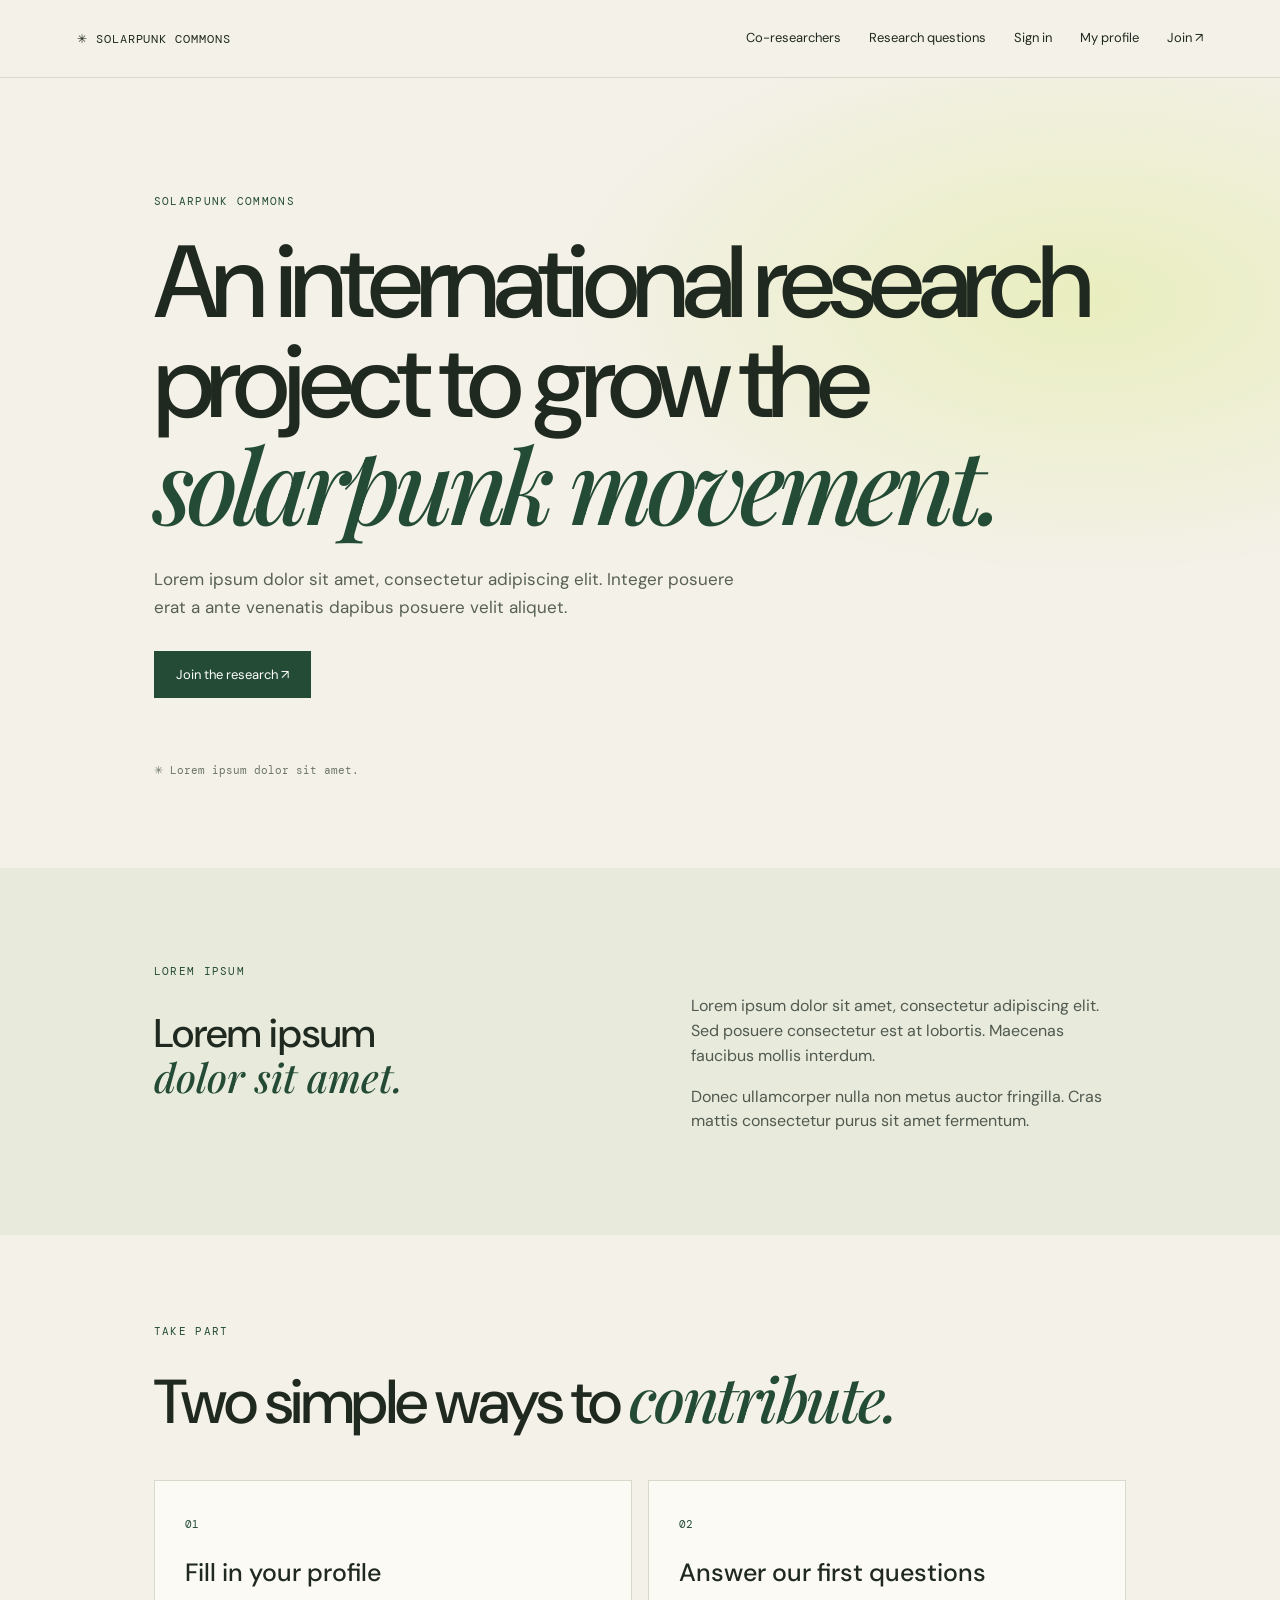
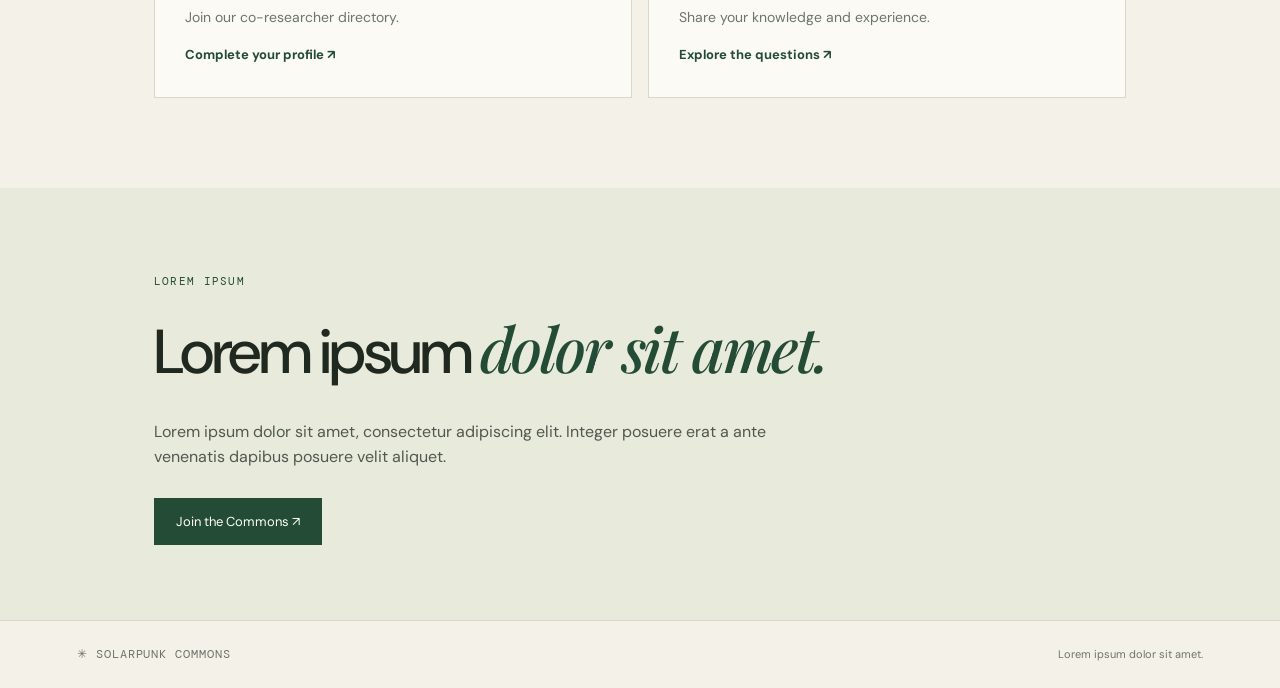
==== commit 130fd872: "Add files via upload" ====
--- a/index.html
+++ b/index.html
@@ -1,14 +1,8 @@
 <!doctype html>
 <html lang="en"><head><meta charset="utf-8"><meta name="viewport" content="width=device-width,initial-scale=1"><title>Solarpunk Commons</title><link rel="stylesheet" href="styles.css"></head><body>
-<header><a class="brand" href="index.html">✳ SOLARPUNK COMMONS</a><nav><a href="people.html">People</a><a href="projects.html">Projects</a><a href="offers-needs.html">Offers & needs</a><a href="research-topics.html">Research topics</a><a href="login.html">Sign in</a><a href="profile.html">My profile</a><a href="register.html">Join ↗</a></nav></header>
-<main><section class="hero"><p class="eyebrow">A LIVING NETWORK FOR POSSIBLE FUTURES</p><h1>Make the future<br><em>common ground.</em></h1><p class="lead">A place for people working towards more generous, ecological and imaginative ways of living. Find people, discover projects, share what you know, and exchange the things that help us live and work together.</p><a class="button" href="register.html">Introduce yourself ↗</a><p class="note">✳ Small beginnings. Shared futures.</p></section>
-<section class="intro"><div><p class="eyebrow">WHAT IS THIS?</p><h2>A commons is something<br>we make <em>together.</em></h2></div><div><p>Solarpunk Commons is an open experiment in collective imagination and practical collaboration. It connects people, projects, places, skills, offers and questions that might otherwise remain scattered.</p><p>It is not about collecting followers or building another feed. It is about making useful connections: finding somewhere to go, someone to learn from, a project to join, a place to stay, or people to build something with.</p><p>You don't need a finished project or a grand plan. Curiosity is a good place to start.</p></div></section>
-<section class="what-you-can-do"><p class="eyebrow">A FIELD GUIDE TO THE COMMONS</p><h2>What can you <em>do here?</em></h2><p class="section-lead">Browse, contribute, ask, offer, connect. The Commons grows through what people put into it.</p><div class="action-grid">
-<article><b>01 / PEOPLE</b><h3>Find your people</h3><p>Discover people by where they are, what they're interested in and what they want to make possible.</p><a href="people.html">Explore the people →</a></article>
-<article><b>02 / PROJECTS</b><h3>Start something together</h3><p>Share a project, experiment or idea that needs collaborators, skills, resources or support.</p><a href="projects.html">Explore or post a project →</a></article>
-<article><b>03 / OFFERS & NEEDS</b><h3>Share what you have. Ask for what you need.</h3><p>Offer hospitality, a workspace, skills, food or local knowledge. Find somewhere to stay, live, visit or collaborate.</p><a href="offers-needs.html">Explore offers & needs →</a></article>
-<article><b>04 / RESEARCH</b><h3>Share what you know</h3><p>Contribute practical knowledge about workshops, local organisations, places and projects. Return to update your answers.</p><a href="research-topics.html">Explore research topics →</a></article>
-<article><b>05 / YOUR IDENTITY</b><h3>Make a living profile</h3><p>Introduce yourself, describe your interests and keep your profile up to date as your practice and plans change.</p><a href="register.html">Create your research identity →</a></article>
-</div></section>
-<section class="closing-call"><p class="eyebrow">MAKE IT REAL</p><h2>Turn curiosity into <em>encounters.</em></h2><p>Arrive in a new city and find people, projects and places worth knowing. Find collaborators close to home. Offer a little hospitality. Ask for a hand. Make something happen.</p><a class="button" href="register.html">Join the Commons ↗</a></section></main>
-<footer><a class="brand" href="index.html">✳ SOLARPUNK COMMONS</a><span>An experiment in making things possible together.</span></footer></body></html>+<header><a class="brand" href="index.html">✳ SOLARPUNK COMMONS</a><nav><a href="people.html">Co-researchers</a><a href="research-topics.html">Research questions</a><a href="login.html">Sign in</a><a href="profile.html">My profile</a><a href="register.html">Join ↗</a></nav></header>
+<main><section class="hero"><p class="eyebrow">SOLARPUNK COMMONS</p><h1>An international research project to grow the <em>solarpunk movement.</em></h1><p class="lead">Lorem ipsum dolor sit amet, consectetur adipiscing elit. Integer posuere erat a ante venenatis dapibus posuere velit aliquet.</p><a class="button" href="register.html">Join the research ↗</a><p class="note">✳ Lorem ipsum dolor sit amet.</p></section>
+<section class="intro"><div><p class="eyebrow">LOREM IPSUM</p><h2>Lorem ipsum<br><em>dolor sit amet.</em></h2></div><div><p>Lorem ipsum dolor sit amet, consectetur adipiscing elit. Sed posuere consectetur est at lobortis. Maecenas faucibus mollis interdum.</p><p>Donec ullamcorper nulla non metus auctor fringilla. Cras mattis consectetur purus sit amet fermentum.</p></div></section>
+<section class="participate"><p class="eyebrow">TAKE PART</p><h2>Two simple ways to <em>contribute.</em></h2><div class="participate-grid"><a href="register.html"><span>01</span><h3>Fill in your profile</h3><p>Join our co-researcher directory.</p><b>Complete your profile ↗</b></a><a href="research-topics.html"><span>02</span><h3>Answer our first questions</h3><p>Share your knowledge and experience.</p><b>Explore the questions ↗</b></a></div></section>
+<section class="closing-call"><p class="eyebrow">LOREM IPSUM</p><h2>Lorem ipsum <em>dolor sit amet.</em></h2><p>Lorem ipsum dolor sit amet, consectetur adipiscing elit. Integer posuere erat a ante venenatis dapibus posuere velit aliquet.</p><a class="button" href="register.html">Join the Commons ↗</a></section></main>
+<footer><a class="brand" href="index.html">✳ SOLARPUNK COMMONS</a><span>Lorem ipsum dolor sit amet.</span></footer></body></html>
--- a/styles.css
+++ b/styles.css
@@ -19,3 +19,8 @@
 .offers-page{max-width:1100px}.offer-intro{display:grid;grid-template-columns:1fr 1fr;gap:14px;margin:35px 0}.offer-intro>div{padding:20px 24px;background:#e8eadc;border:1px solid var(--line)}.offer-intro strong,.offer-card h3{font:10px 'DM Mono',monospace;letter-spacing:.1em;color:var(--green)}.offer-intro p{margin:6px 0 0;font-size:14px}.offers-grid{display:grid;grid-template-columns:repeat(2,minmax(0,1fr));gap:15px}.offer-card{background:var(--white);border:1px solid var(--line);padding:25px;min-width:0}.offer-person{display:flex;justify-content:space-between;gap:12px;align-items:baseline;padding-bottom:14px;border-bottom:1px solid var(--line)}.offer-person strong{color:var(--green)}.offer-person span{font:10px 'DM Mono',monospace;color:var(--muted);text-align:right}.offer-card section{margin-top:17px}.offer-card h3{margin:0 0 9px}.offer-tags{display:flex;flex-wrap:wrap;gap:6px}.offer-tags span{font:10px 'DM Mono',monospace;padding:5px 8px;background:#e8eadc;color:var(--green)}.offer-card section p{font-size:13px;white-space:pre-wrap;line-height:1.6;color:#50594f}.offers-page select{display:block;width:100%;margin-top:8px;padding:13px;border:1px solid #cfd2c4;background:#fffefa;font:14px 'DM Sans',sans-serif;color:var(--ink)}
 @media(max-width:800px){.action-grid{grid-template-columns:1fr 1fr}}
 @media(max-width:700px){.action-grid,.offers-grid,.offer-intro{grid-template-columns:1fr}.what-you-can-do{padding:55px 5vw}.closing-call{padding:55px 7vw}.offer-card{padding:20px}}
+
+/* Simplified co-researcher journey */
+.participate{padding:78px 12vw 90px}.participate>h2{font-size:clamp(38px,5vw,62px);font-weight:500;letter-spacing:-.04em;margin:12px 0 30px}.participate-grid{display:grid;grid-template-columns:1fr 1fr;gap:16px}.participate-grid>a{display:block;padding:30px;background:var(--white);border:1px solid var(--line);transition:transform .2s,border-color .2s}.participate-grid>a:hover{border-color:var(--green);transform:translateY(-3px);text-decoration:none}.participate-grid span{font:11px 'DM Mono',monospace;color:var(--green)}.participate-grid h3{font-size:25px;margin:18px 0 6px}.participate-grid p{font-size:14px;color:var(--muted)}.participate-grid b{font-size:13px;color:var(--green)}
+.profile-detail{border-top:1px solid var(--line);margin-top:14px;padding-top:11px}.profile-detail summary{cursor:pointer;list-style:none;font:11px 'DM Mono',monospace;color:var(--green);display:flex;justify-content:space-between;gap:10px}.profile-detail summary::-webkit-details-marker{display:none}.profile-detail summary:after{content:'＋';font-size:15px}.profile-detail[open] summary:after{content:'−'}.profile-detail .profile-research{margin-top:10px}.location-status{font-size:11px;color:var(--green)}
+@media(max-width:700px){.participate{padding:55px 7vw}.participate-grid{grid-template-columns:1fr}}
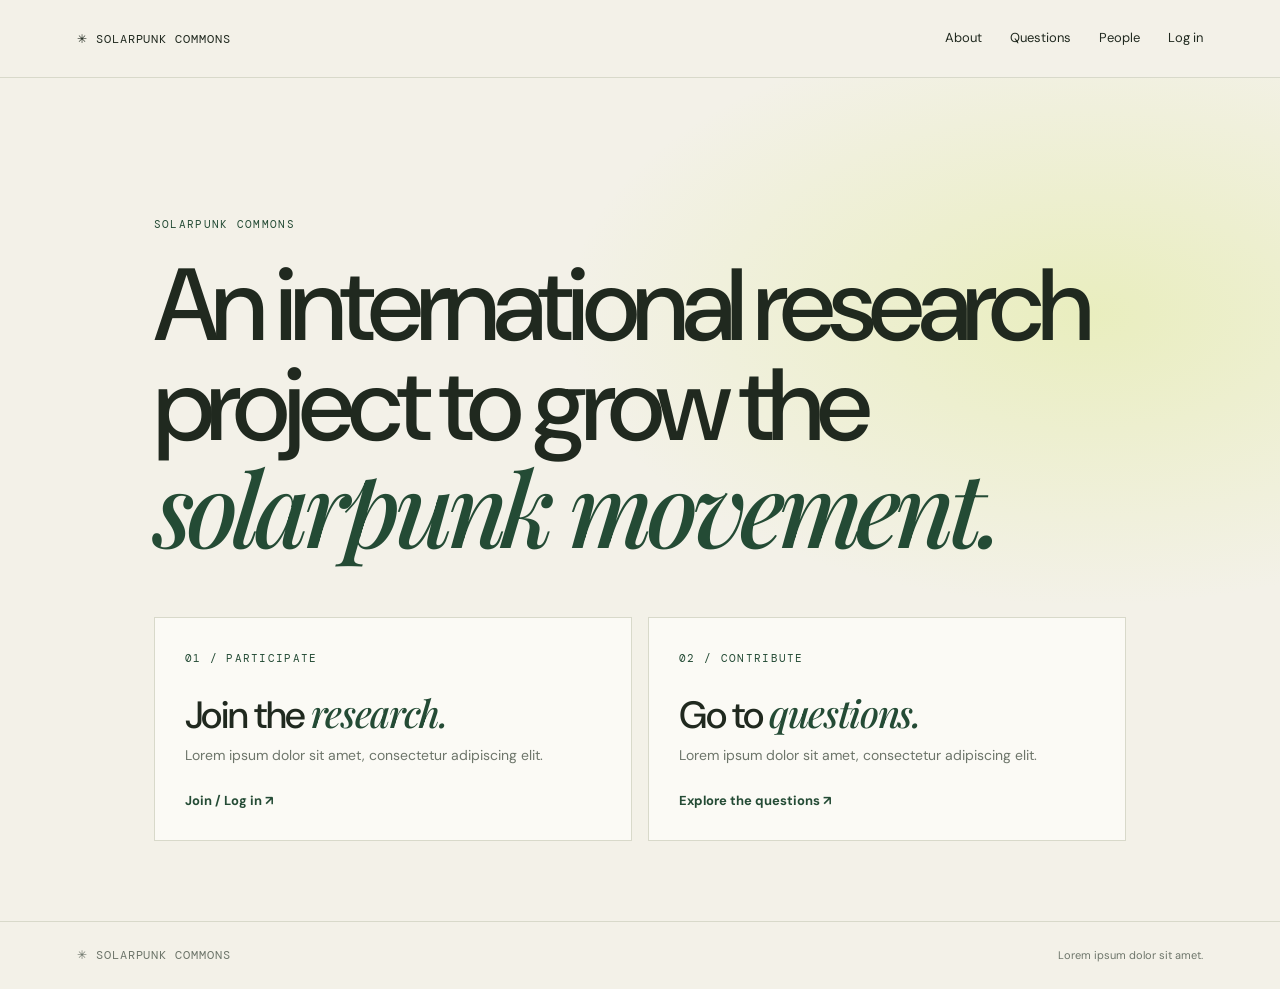
==== commit 92ba8830: "Add files via upload" ====
--- a/index.html
+++ b/index.html
@@ -1,8 +1,14 @@
 <!doctype html>
-<html lang="en"><head><meta charset="utf-8"><meta name="viewport" content="width=device-width,initial-scale=1"><title>Solarpunk Commons</title><link rel="stylesheet" href="styles.css"></head><body>
-<header><a class="brand" href="index.html">✳ SOLARPUNK COMMONS</a><nav><a href="people.html">Co-researchers</a><a href="research-topics.html">Research questions</a><a href="login.html">Sign in</a><a href="profile.html">My profile</a><a href="register.html">Join ↗</a></nav></header>
-<main><section class="hero"><p class="eyebrow">SOLARPUNK COMMONS</p><h1>An international research project to grow the <em>solarpunk movement.</em></h1><p class="lead">Lorem ipsum dolor sit amet, consectetur adipiscing elit. Integer posuere erat a ante venenatis dapibus posuere velit aliquet.</p><a class="button" href="register.html">Join the research ↗</a><p class="note">✳ Lorem ipsum dolor sit amet.</p></section>
-<section class="intro"><div><p class="eyebrow">LOREM IPSUM</p><h2>Lorem ipsum<br><em>dolor sit amet.</em></h2></div><div><p>Lorem ipsum dolor sit amet, consectetur adipiscing elit. Sed posuere consectetur est at lobortis. Maecenas faucibus mollis interdum.</p><p>Donec ullamcorper nulla non metus auctor fringilla. Cras mattis consectetur purus sit amet fermentum.</p></div></section>
-<section class="participate"><p class="eyebrow">TAKE PART</p><h2>Two simple ways to <em>contribute.</em></h2><div class="participate-grid"><a href="register.html"><span>01</span><h3>Fill in your profile</h3><p>Join our co-researcher directory.</p><b>Complete your profile ↗</b></a><a href="research-topics.html"><span>02</span><h3>Answer our first questions</h3><p>Share your knowledge and experience.</p><b>Explore the questions ↗</b></a></div></section>
-<section class="closing-call"><p class="eyebrow">LOREM IPSUM</p><h2>Lorem ipsum <em>dolor sit amet.</em></h2><p>Lorem ipsum dolor sit amet, consectetur adipiscing elit. Integer posuere erat a ante venenatis dapibus posuere velit aliquet.</p><a class="button" href="register.html">Join the Commons ↗</a></section></main>
-<footer><a class="brand" href="index.html">✳ SOLARPUNK COMMONS</a><span>Lorem ipsum dolor sit amet.</span></footer></body></html>+<html lang="en">
+<head><meta charset="utf-8"><meta name="viewport" content="width=device-width,initial-scale=1"><title>Solarpunk Commons — An international research project</title><link rel="stylesheet" href="styles.css"></head>
+<body>
+<header><a class="brand" href="index.html">✳ SOLARPUNK COMMONS</a><nav><a href="about.html">About</a><a href="research-topics.html">Questions</a><a href="people.html">People</a><a href="login.html">Log in</a></nav></header>
+<main>
+<section class="hero home-hero"><p class="eyebrow">SOLARPUNK COMMONS</p><h1>An international research project to grow the <em>solarpunk movement.</em></h1>
+<div class="home-actions" aria-label="Get involved">
+<a class="home-action" href="register.html"><span class="eyebrow">01 / PARTICIPATE</span><h2>Join the <em>research.</em></h2><p>Lorem ipsum dolor sit amet, consectetur adipiscing elit.</p><b>Join / Log in ↗</b></a>
+<a class="home-action" href="research-topics.html"><span class="eyebrow">02 / CONTRIBUTE</span><h2>Go to <em>questions.</em></h2><p>Lorem ipsum dolor sit amet, consectetur adipiscing elit.</p><b>Explore the questions ↗</b></a>
+</div></section>
+</main>
+<footer><a class="brand" href="index.html">✳ SOLARPUNK COMMONS</a><span>Lorem ipsum dolor sit amet.</span></footer>
+</body></html>
--- a/styles.css
+++ b/styles.css
@@ -24,3 +24,21 @@
 .participate{padding:78px 12vw 90px}.participate>h2{font-size:clamp(38px,5vw,62px);font-weight:500;letter-spacing:-.04em;margin:12px 0 30px}.participate-grid{display:grid;grid-template-columns:1fr 1fr;gap:16px}.participate-grid>a{display:block;padding:30px;background:var(--white);border:1px solid var(--line);transition:transform .2s,border-color .2s}.participate-grid>a:hover{border-color:var(--green);transform:translateY(-3px);text-decoration:none}.participate-grid span{font:11px 'DM Mono',monospace;color:var(--green)}.participate-grid h3{font-size:25px;margin:18px 0 6px}.participate-grid p{font-size:14px;color:var(--muted)}.participate-grid b{font-size:13px;color:var(--green)}
 .profile-detail{border-top:1px solid var(--line);margin-top:14px;padding-top:11px}.profile-detail summary{cursor:pointer;list-style:none;font:11px 'DM Mono',monospace;color:var(--green);display:flex;justify-content:space-between;gap:10px}.profile-detail summary::-webkit-details-marker{display:none}.profile-detail summary:after{content:'＋';font-size:15px}.profile-detail[open] summary:after{content:'−'}.profile-detail .profile-research{margin-top:10px}.location-status{font-size:11px;color:var(--green)}
 @media(max-width:700px){.participate{padding:55px 7vw}.participate-grid{grid-template-columns:1fr}}
+
+/* Homepage: two clear entry points, with no duplicated participation messaging */
+.home-hero{min-height:calc(100vh - 130px);padding-top:clamp(75px,10vw,130px);padding-bottom:80px}
+.home-hero h1{max-width:1050px;margin-bottom:54px}
+.home-actions{display:grid;grid-template-columns:repeat(2,minmax(0,1fr));gap:16px;max-width:1000px}
+.home-action{display:block;min-height:220px;padding:27px 30px;background:var(--white);border:1px solid var(--line);transition:transform .2s,border-color .2s}
+.home-action:hover{border-color:var(--green);transform:translateY(-3px);text-decoration:none}
+.home-action h2{font-size:clamp(27px,3vw,38px);font-weight:500;line-height:1.1;letter-spacing:-.035em;margin:22px 0 8px}
+.home-action p{font-size:14px;color:var(--muted);margin:0 0 22px}
+.home-action b,.text-link{font-size:13px;color:var(--green)}
+.about-page{max-width:900px}
+.about-page>h1{max-width:850px}
+.about-section{padding:35px 0 42px;border-top:1px solid var(--line);max-width:760px}
+.about-section h2{font-size:clamp(27px,4vw,40px);font-weight:500;letter-spacing:-.03em;margin:10px 0 14px}
+.about-section>p:not(.eyebrow){max-width:680px;color:#50594f;font-size:15px;line-height:1.8}
+.text-link{display:inline-block;margin-top:8px;text-decoration:underline;text-underline-offset:4px}
+nav a[aria-current="page"]{text-decoration:underline;text-underline-offset:5px}
+@media(max-width:700px){.home-hero{min-height:0;padding:70px 7vw}.home-actions{grid-template-columns:1fr}.home-action{min-height:0;padding:24px}.about-section{padding:28px 0 34px}}
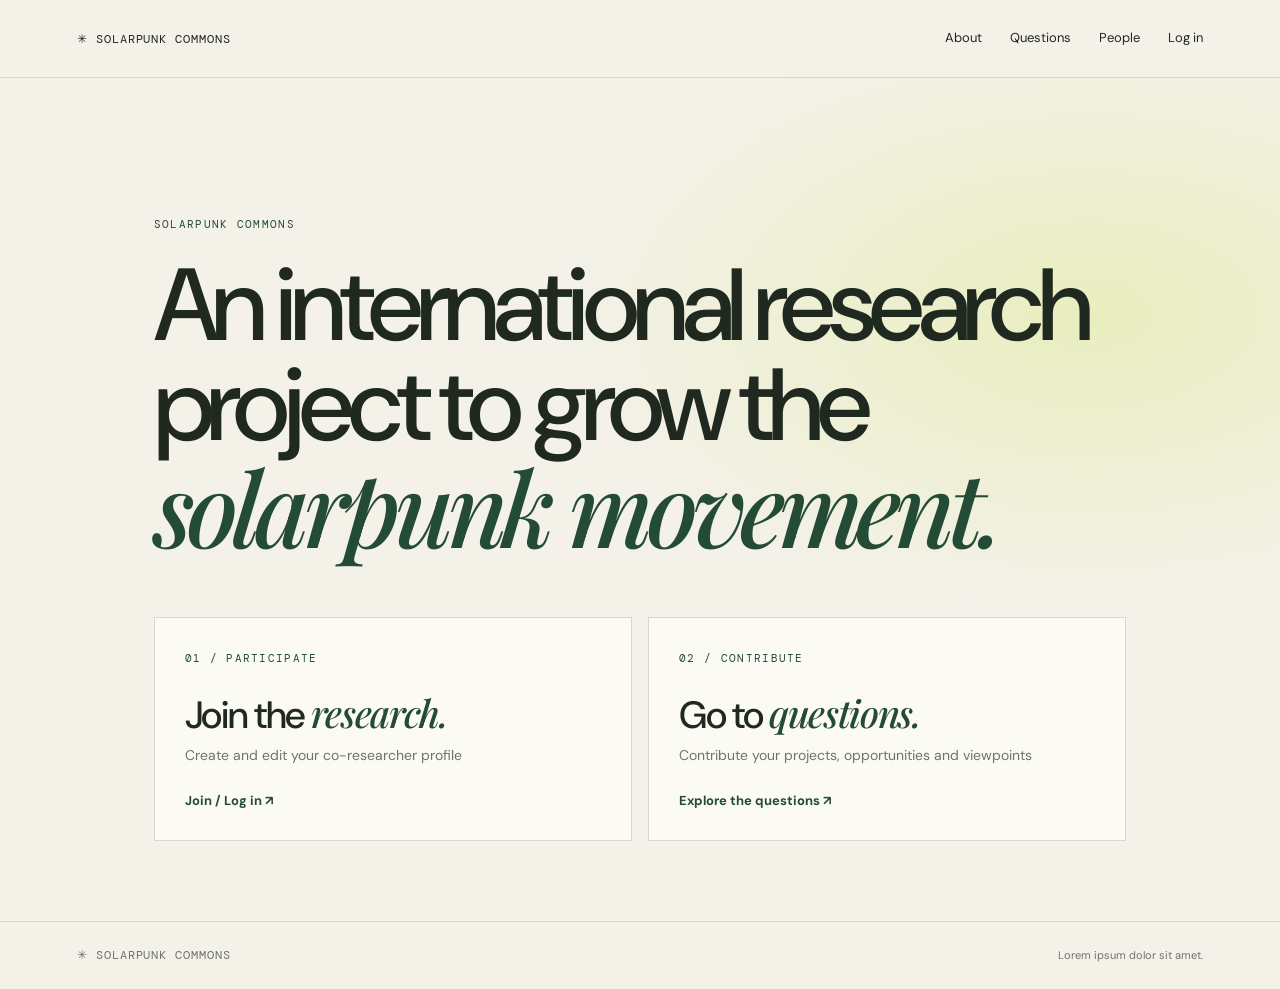
==== commit 54e8b0c1: "Update participation and contribution descriptions" ====
--- a/index.html
+++ b/index.html
@@ -6,8 +6,8 @@
 <main>
 <section class="hero home-hero"><p class="eyebrow">SOLARPUNK COMMONS</p><h1>An international research project to grow the <em>solarpunk movement.</em></h1>
 <div class="home-actions" aria-label="Get involved">
-<a class="home-action" href="register.html"><span class="eyebrow">01 / PARTICIPATE</span><h2>Join the <em>research.</em></h2><p>Lorem ipsum dolor sit amet, consectetur adipiscing elit.</p><b>Join / Log in ↗</b></a>
-<a class="home-action" href="research-topics.html"><span class="eyebrow">02 / CONTRIBUTE</span><h2>Go to <em>questions.</em></h2><p>Lorem ipsum dolor sit amet, consectetur adipiscing elit.</p><b>Explore the questions ↗</b></a>
+<a class="home-action" href="register.html"><span class="eyebrow">01 / PARTICIPATE</span><h2>Join the <em>research.</em></h2><p>Create and edit your co-researcher profile</p><b>Join / Log in ↗</b></a>
+<a class="home-action" href="research-topics.html"><span class="eyebrow">02 / CONTRIBUTE</span><h2>Go to <em>questions.</em></h2><p>Contribute your projects, opportunities and viewpoints</p><b>Explore the questions ↗</b></a>
 </div></section>
 </main>
 <footer><a class="brand" href="index.html">✳ SOLARPUNK COMMONS</a><span>Lorem ipsum dolor sit amet.</span></footer>
--- a/styles.css
+++ b/styles.css
@@ -42,3 +42,6 @@
 .text-link{display:inline-block;margin-top:8px;text-decoration:underline;text-underline-offset:4px}
 nav a[aria-current="page"]{text-decoration:underline;text-underline-offset:5px}
 @media(max-width:700px){.home-hero{min-height:0;padding:70px 7vw}.home-actions{grid-template-columns:1fr}.home-action{min-height:0;padding:24px}.about-section{padding:28px 0 34px}}
+
+/* Research administration */
+.admin-page{max-width:1050px}.admin-section{margin:42px 0 65px}.admin-heading{display:flex;justify-content:space-between;align-items:end;gap:20px;border-bottom:1px solid var(--line);padding-bottom:16px}.admin-heading h2{font-size:clamp(28px,4vw,40px);font-weight:500;margin:5px 0}.admin-row{display:flex;justify-content:space-between;gap:20px;padding:18px 0;border-bottom:1px solid var(--line)}.admin-row p{margin:5px 0;font-size:14px}.admin-row small{font:10px 'DM Mono',monospace;color:var(--muted)}.admin-row-actions{display:flex;gap:15px;align-items:center;flex-shrink:0}.admin-editor{margin:24px 0;padding:25px;background:#e8eadc;border:1px solid var(--line)}.admin-editor label,.field-setting label:not(.check){display:block;font-size:13px;margin:12px 0}.admin-editor input:not([type=checkbox]),.admin-editor textarea,.field-setting input:not([type=checkbox]){display:block;width:100%;padding:11px;margin-top:6px;border:1px solid #cfd2c4;background:#fffefa;font:14px 'DM Sans',sans-serif}.admin-inline{display:flex;gap:25px;align-items:center;flex-wrap:wrap}.admin-actions{display:flex;align-items:center;gap:20px;margin-top:15px}.admin-help{font-size:14px;color:var(--muted);max-width:700px}.field-setting{display:grid;grid-template-columns:minmax(0,1fr) auto auto;gap:18px;align-items:end;padding:15px 0;border-bottom:1px solid var(--line)}.field-setting-main{display:grid;grid-template-columns:1fr 1.5fr;gap:15px}.field-setting .check{white-space:nowrap;font-size:12px}.field-setting input{min-width:0}.admin-page .success{color:var(--green);padding:10px 0}.admin-page .error{color:#a22;padding:10px 0}@media(max-width:700px){.admin-heading,.admin-row{align-items:flex-start;flex-direction:column}.field-setting,.field-setting-main{grid-template-columns:1fr}.field-setting{gap:8px}.admin-row-actions{padding-top:6px}}
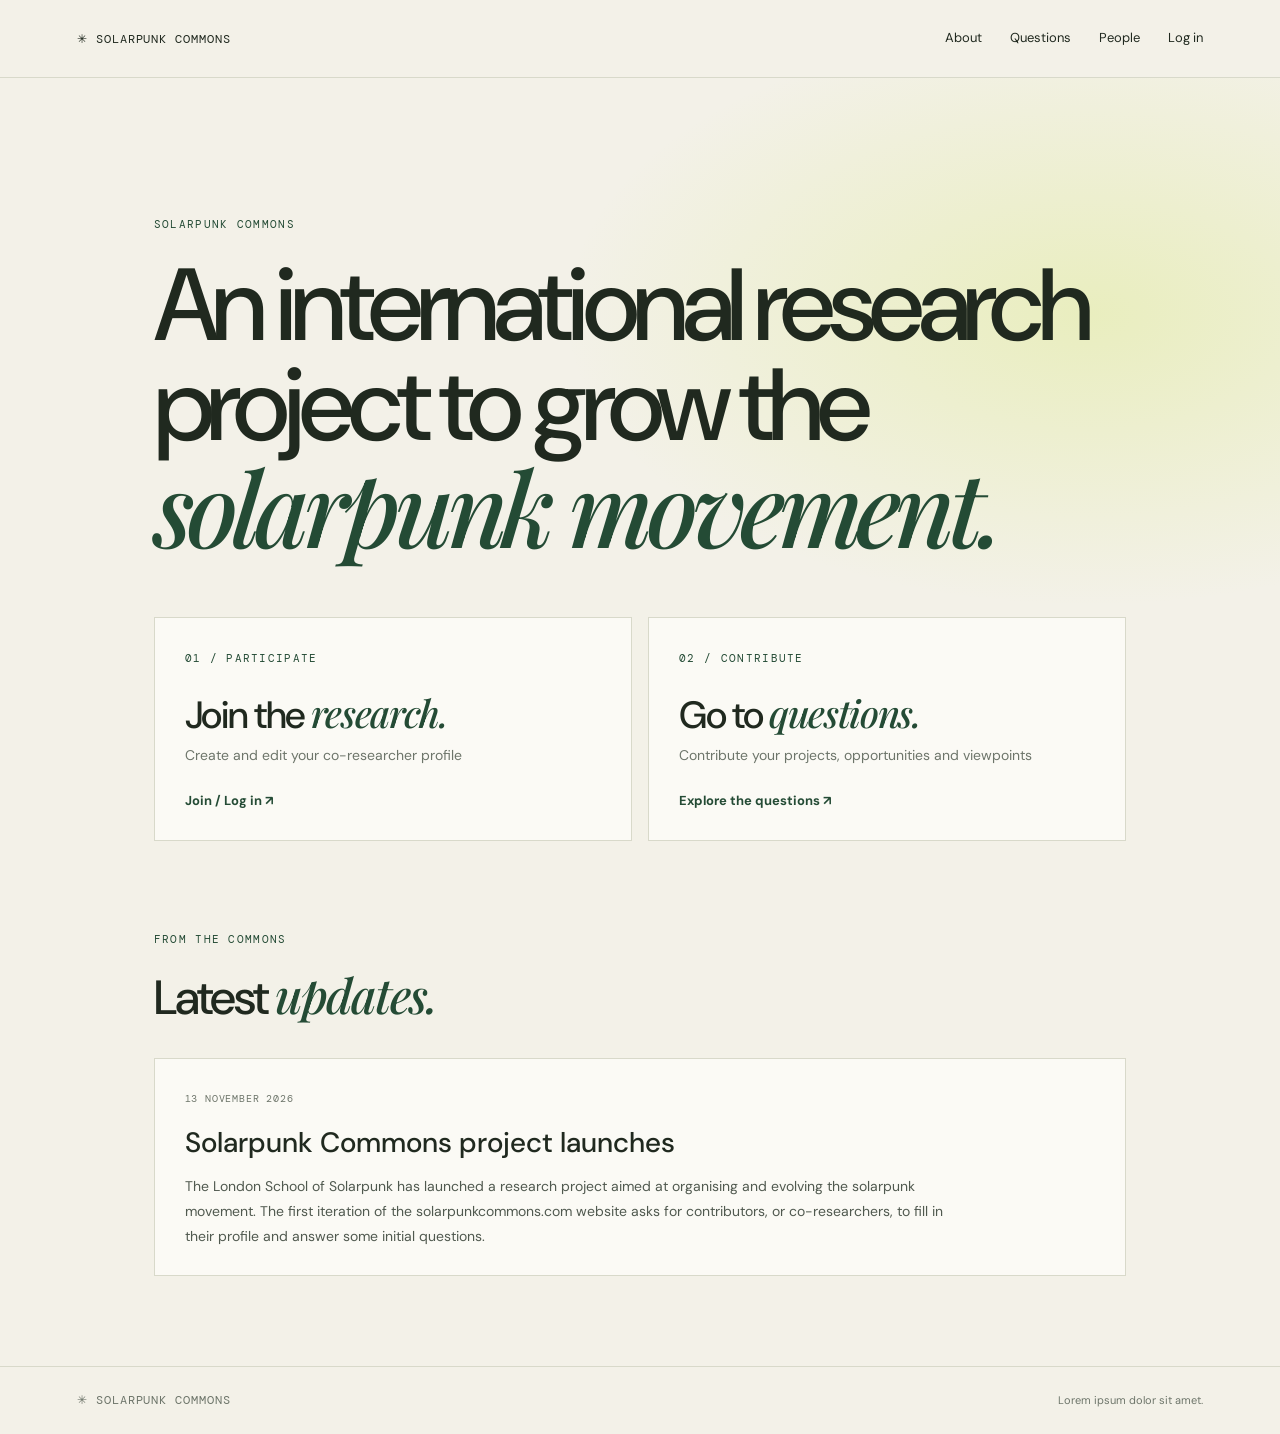
==== commit 6cfc39f8: "Add files via upload" ====
--- a/index.html
+++ b/index.html
@@ -9,6 +9,17 @@
 <a class="home-action" href="register.html"><span class="eyebrow">01 / PARTICIPATE</span><h2>Join the <em>research.</em></h2><p>Create and edit your co-researcher profile</p><b>Join / Log in ↗</b></a>
 <a class="home-action" href="research-topics.html"><span class="eyebrow">02 / CONTRIBUTE</span><h2>Go to <em>questions.</em></h2><p>Contribute your projects, opportunities and viewpoints</p><b>Explore the questions ↗</b></a>
 </div></section>
+<section class="home-updates" aria-labelledby="latest-updates-heading">
+  <div class="home-updates-heading">
+    <p class="eyebrow">FROM THE COMMONS</p>
+    <h2 id="latest-updates-heading">Latest <em>updates.</em></h2>
+  </div>
+  <article class="update-card">
+    <time class="update-date" datetime="2026-11-13">13 November 2026</time>
+    <h3>Solarpunk Commons project launches</h3>
+    <p>The London School of Solarpunk has launched a research project aimed at organising and evolving the solarpunk movement. The first iteration of the solarpunkcommons.com website asks for contributors, or co-researchers, to fill in their profile and answer some initial questions.</p>
+  </article>
+</section>
 </main>
 <footer><a class="brand" href="index.html">✳ SOLARPUNK COMMONS</a><span>Lorem ipsum dolor sit amet.</span></footer>
 </body></html>
--- a/styles.css
+++ b/styles.css
@@ -45,3 +45,31 @@
 
 /* Research administration */
 .admin-page{max-width:1050px}.admin-section{margin:42px 0 65px}.admin-heading{display:flex;justify-content:space-between;align-items:end;gap:20px;border-bottom:1px solid var(--line);padding-bottom:16px}.admin-heading h2{font-size:clamp(28px,4vw,40px);font-weight:500;margin:5px 0}.admin-row{display:flex;justify-content:space-between;gap:20px;padding:18px 0;border-bottom:1px solid var(--line)}.admin-row p{margin:5px 0;font-size:14px}.admin-row small{font:10px 'DM Mono',monospace;color:var(--muted)}.admin-row-actions{display:flex;gap:15px;align-items:center;flex-shrink:0}.admin-editor{margin:24px 0;padding:25px;background:#e8eadc;border:1px solid var(--line)}.admin-editor label,.field-setting label:not(.check){display:block;font-size:13px;margin:12px 0}.admin-editor input:not([type=checkbox]),.admin-editor textarea,.field-setting input:not([type=checkbox]){display:block;width:100%;padding:11px;margin-top:6px;border:1px solid #cfd2c4;background:#fffefa;font:14px 'DM Sans',sans-serif}.admin-inline{display:flex;gap:25px;align-items:center;flex-wrap:wrap}.admin-actions{display:flex;align-items:center;gap:20px;margin-top:15px}.admin-help{font-size:14px;color:var(--muted);max-width:700px}.field-setting{display:grid;grid-template-columns:minmax(0,1fr) auto auto;gap:18px;align-items:end;padding:15px 0;border-bottom:1px solid var(--line)}.field-setting-main{display:grid;grid-template-columns:1fr 1.5fr;gap:15px}.field-setting .check{white-space:nowrap;font-size:12px}.field-setting input{min-width:0}.admin-page .success{color:var(--green);padding:10px 0}.admin-page .error{color:#a22;padding:10px 0}@media(max-width:700px){.admin-heading,.admin-row{align-items:flex-start;flex-direction:column}.field-setting,.field-setting-main{grid-template-columns:1fr}.field-setting{gap:8px}.admin-row-actions{padding-top:6px}}
+
+/* Public co-researcher profiles and linked research contributors */
+.answer-profile-link{color:var(--green);text-decoration:underline;text-decoration-color:transparent;text-underline-offset:3px}
+.answer-profile-link:hover{text-decoration-color:currentColor}
+.member-page{max-width:900px}
+.member-heading{display:flex;align-items:center;gap:18px;margin:28px 0 38px;padding-bottom:28px;border-bottom:1px solid var(--line)}
+.member-heading .avatar{width:64px;height:64px;font-size:28px;flex-shrink:0}
+.member-heading h1{font-size:clamp(42px,6vw,68px);margin:0}
+.member-location{color:var(--muted);margin:6px 0 0}
+.member-section{padding:25px 0;border-bottom:1px solid var(--line)}
+.member-section h2{font-size:22px;font-weight:500;margin:0 0 14px}
+.member-section>p{max-width:760px;white-space:pre-wrap;color:#50594f;line-height:1.75}
+.member-answer{padding:15px 0;border-top:1px solid var(--line)}
+.member-answer h3{font-size:16px;margin:0 0 8px;color:var(--green)}
+.member-answer p{font-size:14px;line-height:1.7;white-space:pre-wrap;margin:0}
+@media(max-width:700px){.member-heading h1{font-size:42px}}
+
+
+/* Homepage latest updates */
+.home-updates{padding:0 12vw 90px;max-width:1400px;margin:0 auto}
+.home-updates-heading{margin:0 0 22px}
+.home-updates-heading h2{font-size:clamp(34px,4vw,48px);font-weight:500;letter-spacing:-.04em;margin:8px 0 0}
+.home-updates-heading h2 em{font-family:'Playfair Display',serif;color:var(--green);font-weight:500}
+.update-card{max-width:1000px;padding:26px 30px;background:var(--white);border:1px solid var(--line)}
+.update-date{font:10px 'DM Mono',monospace;letter-spacing:.08em;text-transform:uppercase;color:var(--muted)}
+.update-card h3{font-size:clamp(21px,2.5vw,28px);font-weight:500;margin:12px 0 9px}
+.update-card p{max-width:780px;font-size:14px;line-height:1.8;color:#50594f;margin:0}
+@media(max-width:700px){.home-updates{padding:0 7vw 60px}.update-card{padding:22px}}
